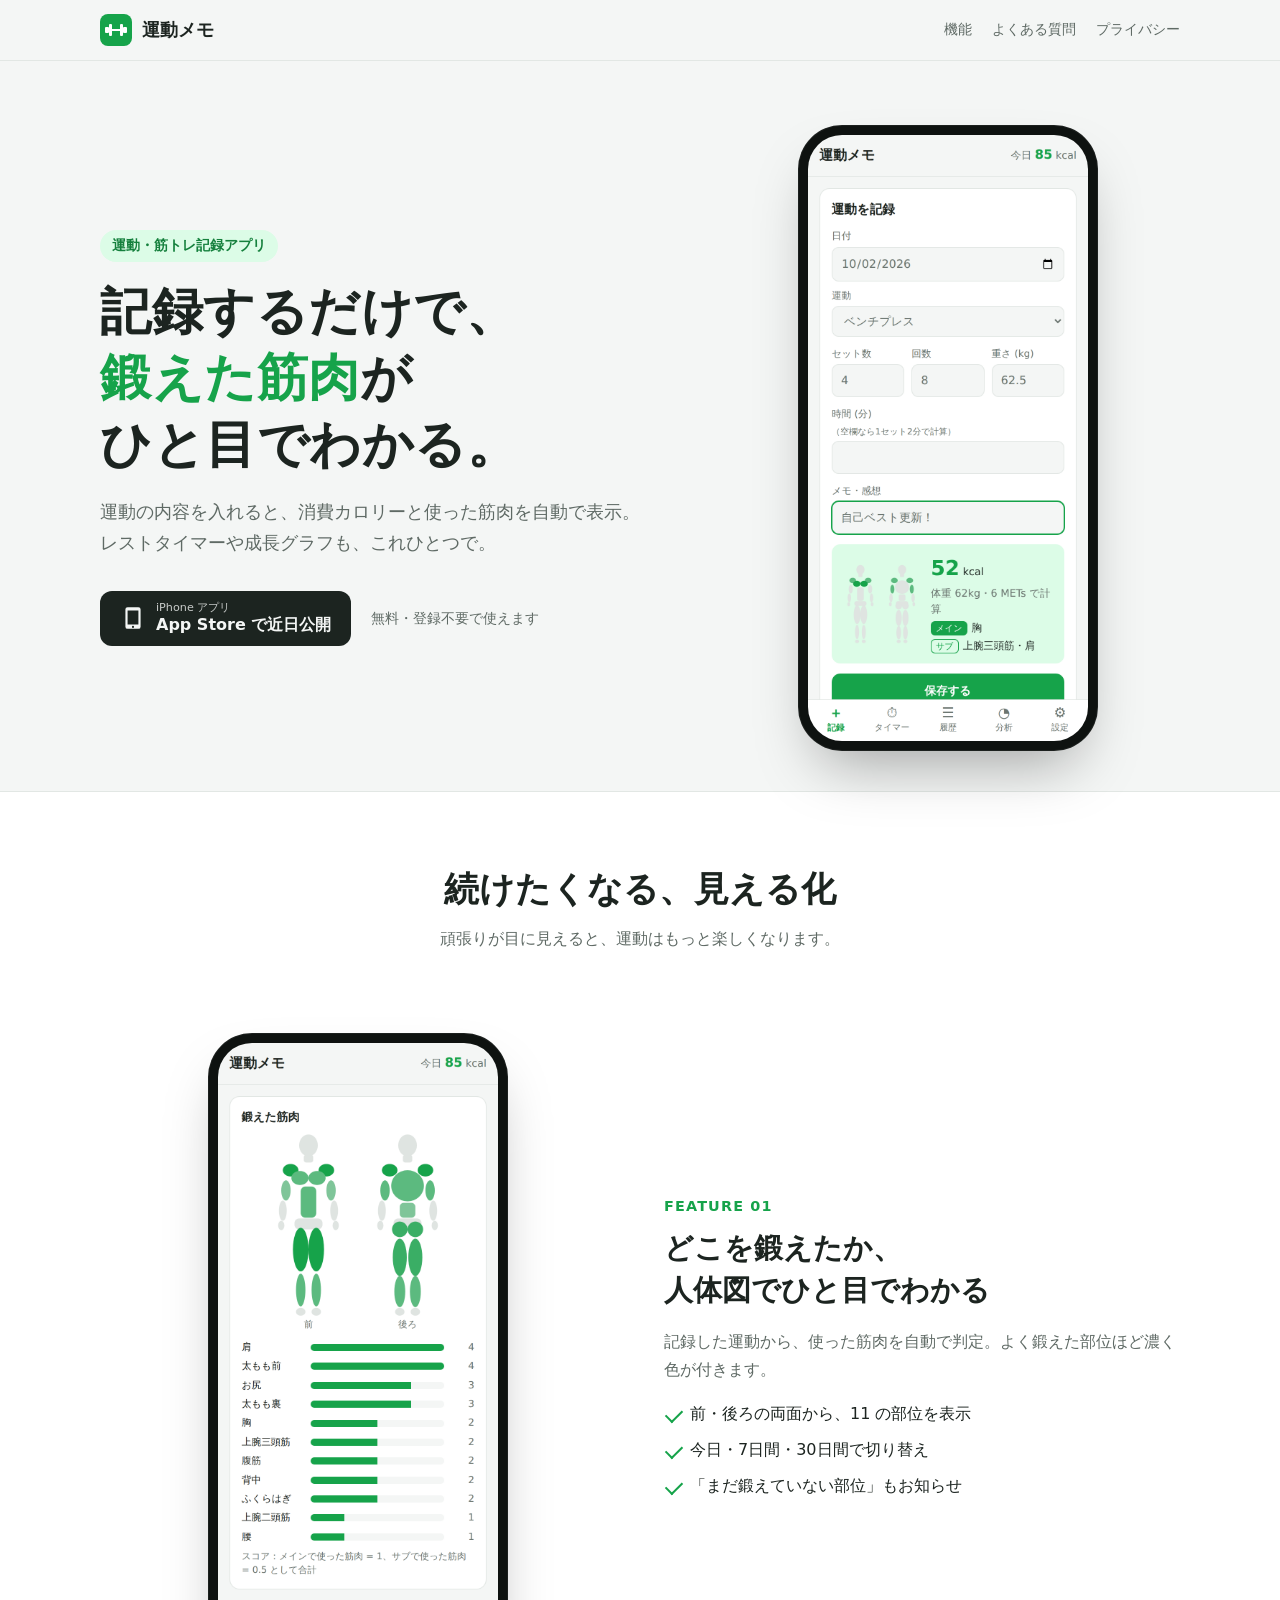
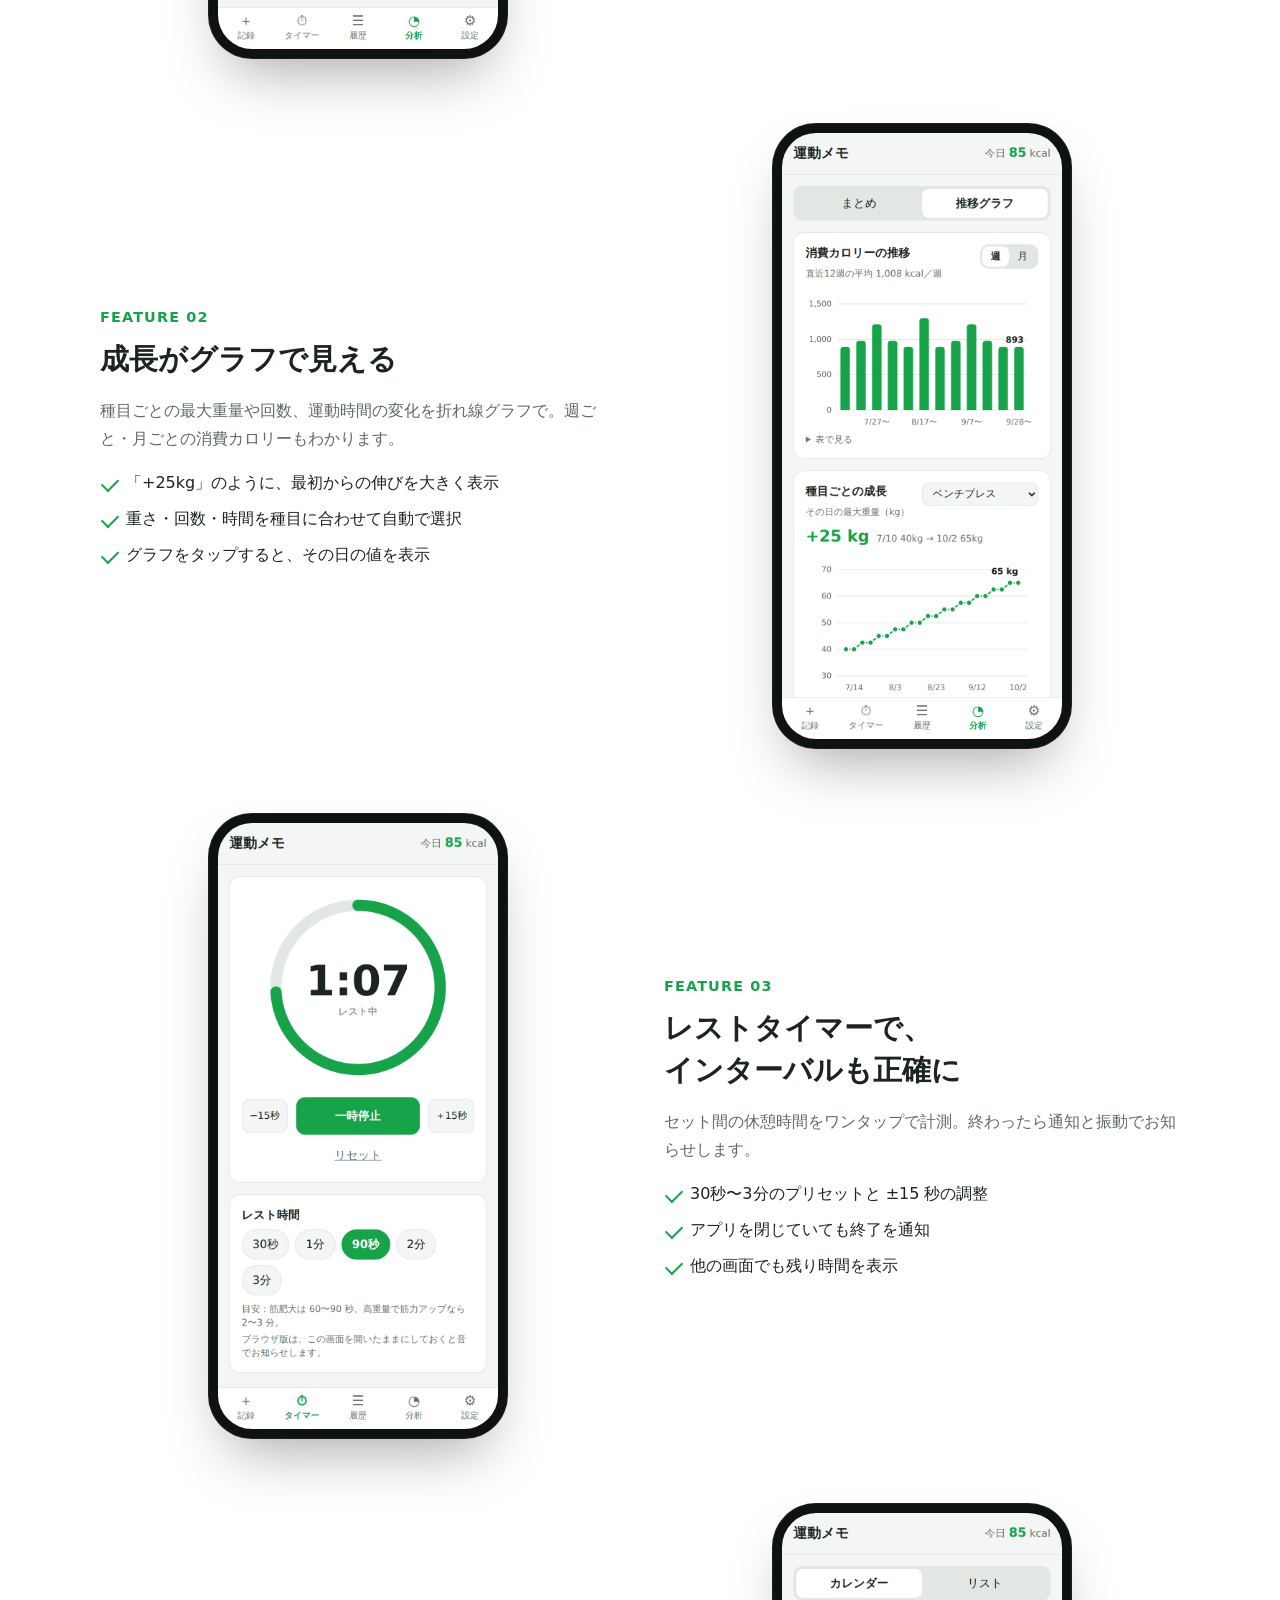
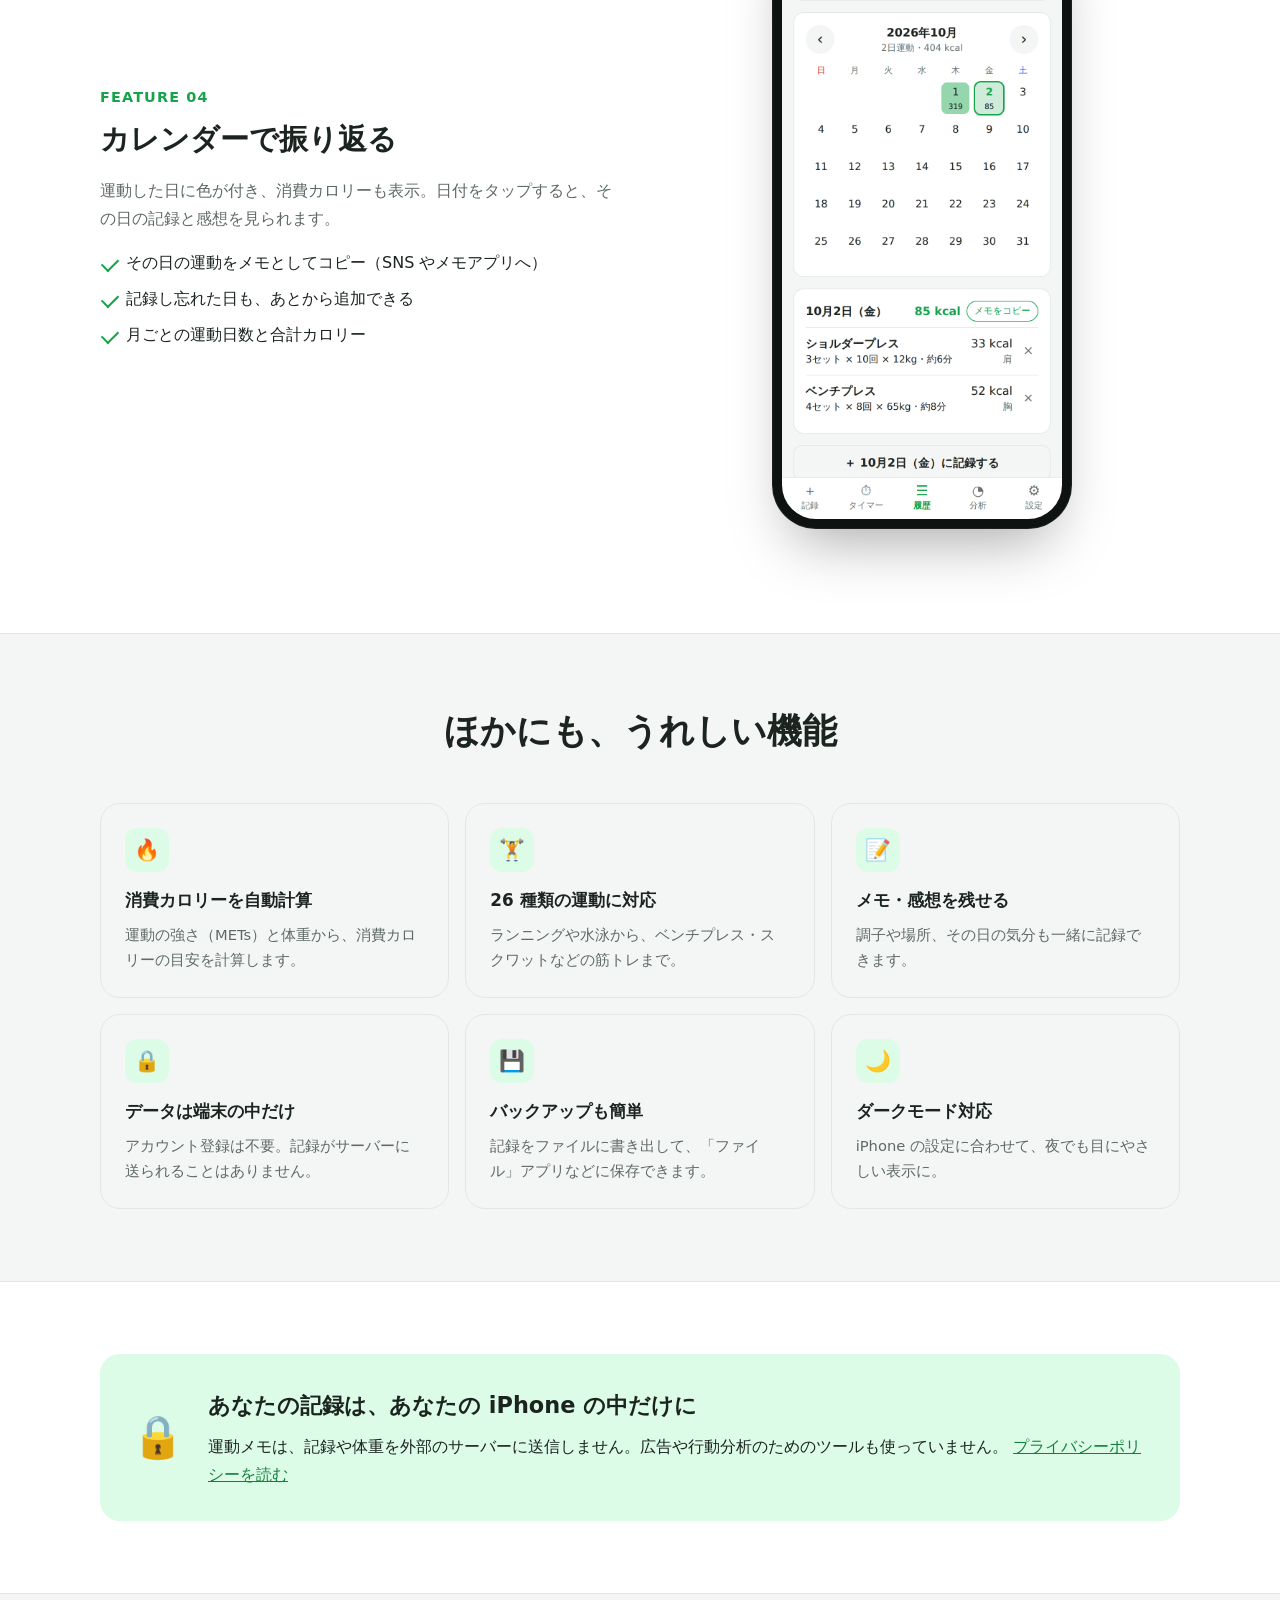
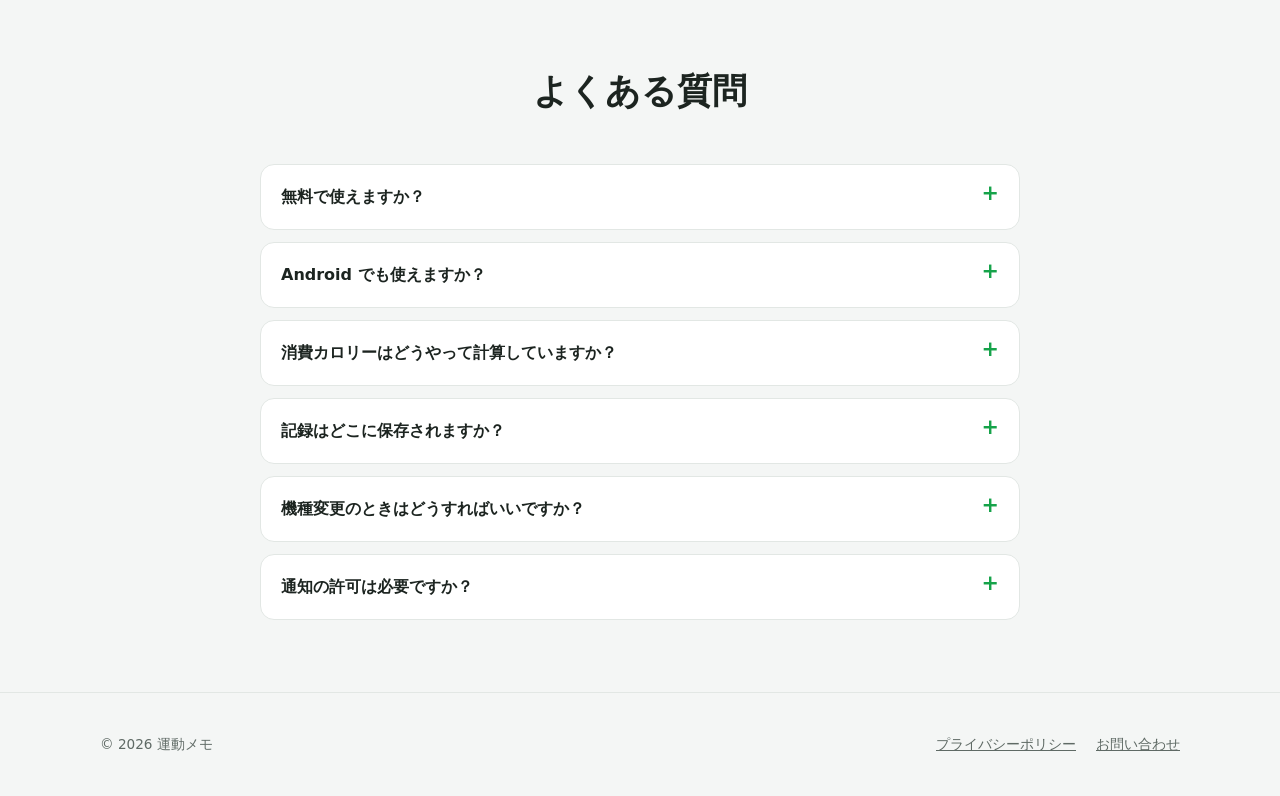
==== index.html @ 34476f00 "first commit" ====
<!doctype html>
<html lang="ja">
  <head>
    <meta charset="UTF-8" />
    <meta name="viewport" content="width=device-width, initial-scale=1" />
    <title>運動メモ｜鍛えた筋肉がひと目でわかる運動・筋トレ記録アプリ</title>
    <meta name="description" content="運動メモは、運動を記録すると消費カロリーと鍛えた筋肉がひと目でわかる、シンプルな運動・筋トレ記録アプリです。レストタイマー、成長グラフ、カレンダーも。データは端末の中だけに保存されます。" />
    <meta name="theme-color" content="#16a34a" />
    <link rel="icon" href="favicon.svg" type="image/svg+xml" />
    <link rel="apple-touch-icon" href="images/app-icon.png" />
    <meta property="og:title" content="運動メモ｜鍛えた筋肉がひと目でわかる運動・筋トレ記録アプリ" />
    <meta property="og:description" content="運動を記録すると、消費カロリーと鍛えた筋肉がひと目でわかる。レストタイマー・成長グラフ付きのシンプルな記録アプリ。" />
    <meta property="og:type" content="website" />
    <meta property="og:image" content="images/app-icon.png" />
    <link rel="stylesheet" href="style.css" />
  </head>
  <body>
    <header class="site-header">
      <div class="container">
        <a class="brand" href="./">
          <img src="favicon.svg" alt="" width="32" height="32" />
          運動メモ
        </a>
        <nav class="site-nav" aria-label="メインメニュー">
          <a href="#features">機能</a>
          <a class="optional" href="#faq">よくある質問</a>
          <a href="privacy.html">プライバシー</a>
        </nav>
      </div>
    </header>

    <main>
      <section class="hero">
        <div class="container">
          <div>
            <span class="eyebrow">運動・筋トレ記録アプリ</span>
            <h1>記録するだけで、<br /><em>鍛えた筋肉</em>が<br />ひと目でわかる。</h1>
            <p class="lead">
              運動の内容を入れると、消費カロリーと使った筋肉を自動で表示。<br />
              レストタイマーや成長グラフも、これひとつで。
            </p>
            <div class="cta">
              <span class="store-badge" aria-label="App Store で近日公開">
                <svg viewBox="0 0 24 24" aria-hidden="true"><path d="M7 2h10a2 2 0 0 1 2 2v16a2 2 0 0 1-2 2H7a2 2 0 0 1-2-2V4a2 2 0 0 1 2-2Zm0 3v13h10V5H7Zm5 14.2a1 1 0 1 0 0 2 1 1 0 0 0 0-2Z" /></svg>
                <span><small>iPhone アプリ</small>App Store で近日公開</span>
              </span>
              <span class="note">無料・登録不要で使えます</span>
            </div>
          </div>
          <div class="phone">
            <img src="images/record.png" alt="運動メモの記録画面。ベンチプレス4セット×8回×62.5kgを入力すると、消費カロリーと胸・腕・肩が色付きの人体図で表示される" width="390" height="844" />
          </div>
        </div>
      </section>

      <section id="features" class="alt">
        <div class="container">
          <div class="section-title">
            <h2>続けたくなる、見える化</h2>
            <p>頑張りが目に見えると、運動はもっと楽しくなります。</p>
          </div>

          <div class="feature">
            <div class="feature-text">
              <span class="feature-num">FEATURE 01</span>
              <h3>どこを鍛えたか、<br />人体図でひと目でわかる</h3>
              <p>記録した運動から、使った筋肉を自動で判定。よく鍛えた部位ほど濃く色が付きます。</p>
              <ul>
                <li>前・後ろの両面から、11 の部位を表示</li>
                <li>今日・7日間・30日間で切り替え</li>
                <li>「まだ鍛えていない部位」もお知らせ</li>
              </ul>
            </div>
            <div class="phone">
              <img src="images/muscles.png" alt="鍛えた筋肉の画面。人体図の肩と太ももが濃い緑で、部位ごとのランキングが棒グラフで並ぶ" width="390" height="844" loading="lazy" />
            </div>
          </div>

          <div class="feature">
            <div class="feature-text">
              <span class="feature-num">FEATURE 02</span>
              <h3>成長がグラフで見える</h3>
              <p>種目ごとの最大重量や回数、運動時間の変化を折れ線グラフで。週ごと・月ごとの消費カロリーもわかります。</p>
              <ul>
                <li>「+25kg」のように、最初からの伸びを大きく表示</li>
                <li>重さ・回数・時間を種目に合わせて自動で選択</li>
                <li>グラフをタップすると、その日の値を表示</li>
              </ul>
            </div>
            <div class="phone">
              <img src="images/progress.png" alt="推移グラフの画面。週ごとの消費カロリーの棒グラフと、ベンチプレスの最大重量が40kgから65kgへ伸びた折れ線グラフ" width="390" height="844" loading="lazy" />
            </div>
          </div>

          <div class="feature">
            <div class="feature-text">
              <span class="feature-num">FEATURE 03</span>
              <h3>レストタイマーで、<br />インターバルも正確に</h3>
              <p>セット間の休憩時間をワンタップで計測。終わったら通知と振動でお知らせします。</p>
              <ul>
                <li>30秒〜3分のプリセットと ±15 秒の調整</li>
                <li>アプリを閉じていても終了を通知</li>
                <li>他の画面でも残り時間を表示</li>
              </ul>
            </div>
            <div class="phone">
              <img src="images/timer.png" alt="レストタイマーの画面。円形のゲージに残り1分07秒と表示され、30秒から3分のプリセットが並ぶ" width="390" height="844" loading="lazy" />
            </div>
          </div>

          <div class="feature">
            <div class="feature-text">
              <span class="feature-num">FEATURE 04</span>
              <h3>カレンダーで振り返る</h3>
              <p>運動した日に色が付き、消費カロリーも表示。日付をタップすると、その日の記録と感想を見られます。</p>
              <ul>
                <li>その日の運動をメモとしてコピー（SNS やメモアプリへ）</li>
                <li>記録し忘れた日も、あとから追加できる</li>
                <li>月ごとの運動日数と合計カロリー</li>
              </ul>
            </div>
            <div class="phone">
              <img src="images/calendar.png" alt="カレンダーの画面。運動した日が緑色になり、日付の下に消費カロリーが表示される" width="390" height="844" loading="lazy" />
            </div>
          </div>
        </div>
      </section>

      <section>
        <div class="container">
          <div class="section-title">
            <h2>ほかにも、うれしい機能</h2>
          </div>
          <div class="grid">
            <div class="card">
              <div class="icon" aria-hidden="true">🔥</div>
              <h3>消費カロリーを自動計算</h3>
              <p>運動の強さ（METs）と体重から、消費カロリーの目安を計算します。</p>
            </div>
            <div class="card">
              <div class="icon" aria-hidden="true">🏋️</div>
              <h3>26 種類の運動に対応</h3>
              <p>ランニングや水泳から、ベンチプレス・スクワットなどの筋トレまで。</p>
            </div>
            <div class="card">
              <div class="icon" aria-hidden="true">📝</div>
              <h3>メモ・感想を残せる</h3>
              <p>調子や場所、その日の気分も一緒に記録できます。</p>
            </div>
            <div class="card">
              <div class="icon" aria-hidden="true">🔒</div>
              <h3>データは端末の中だけ</h3>
              <p>アカウント登録は不要。記録がサーバーに送られることはありません。</p>
            </div>
            <div class="card">
              <div class="icon" aria-hidden="true">💾</div>
              <h3>バックアップも簡単</h3>
              <p>記録をファイルに書き出して、「ファイル」アプリなどに保存できます。</p>
            </div>
            <div class="card">
              <div class="icon" aria-hidden="true">🌙</div>
              <h3>ダークモード対応</h3>
              <p>iPhone の設定に合わせて、夜でも目にやさしい表示に。</p>
            </div>
          </div>
        </div>
      </section>

      <section class="alt">
        <div class="container">
          <div class="privacy-box">
            <div class="icon" aria-hidden="true">🔒</div>
            <div>
              <h2>あなたの記録は、あなたの iPhone の中だけに</h2>
              <p>
                運動メモは、記録や体重を外部のサーバーに送信しません。広告や行動分析のためのツールも使っていません。
                <a href="privacy.html">プライバシーポリシーを読む</a>
              </p>
            </div>
          </div>
        </div>
      </section>

      <section id="faq">
        <div class="container">
          <div class="section-title">
            <h2>よくある質問</h2>
          </div>
          <div class="faq">
            <details>
              <summary>無料で使えますか？</summary>
              <p>はい、無料で使えます。アカウント登録も必要ありません。</p>
            </details>
            <details>
              <summary>Android でも使えますか？</summary>
              <p>現在は iPhone 版のみです。</p>
            </details>
            <details>
              <summary>消費カロリーはどうやって計算していますか？</summary>
              <p>
                「METs（運動の強さ）× 体重(kg) × 運動時間(時間) × 1.05」という、厚生労働省の運動指針などで使われている簡易式で計算しています。
                体格や運動の強さによって実際の値とは異なるため、目安としてご利用ください。
              </p>
            </details>
            <details>
              <summary>記録はどこに保存されますか？</summary>
              <p>お使いの iPhone の中に保存されます。アプリを削除すると記録も消えるため、ときどき「設定 → 書き出し」でバックアップを取っておくと安心です。</p>
            </details>
            <details>
              <summary>機種変更のときはどうすればいいですか？</summary>
              <p>古い iPhone で「設定 → 書き出し」をしてファイルを保存し、新しい iPhone で「設定 → 読み込み」からそのファイルを選ぶと、記録を引き継げます。</p>
            </details>
            <details>
              <summary>通知の許可は必要ですか？</summary>
              <p>レストタイマーの終了を、アプリを閉じているときにもお知らせするために使います。許可しなくても、タイマーや記録などの機能は使えます。</p>
            </details>
          </div>
        </div>
      </section>
    </main>

    <footer class="site-footer">
      <div class="container">
        <span>© 2026 運動メモ</span>
        <nav aria-label="フッターメニュー">
          <a href="privacy.html">プライバシーポリシー</a>
          <a href="https://github.com/tomoka/claude_app_site/issues">お問い合わせ</a>
        </nav>
      </div>
    </footer>
  </body>
</html>
---- style.css ----
:root {
  --bg: #f4f6f5;
  --surface: #ffffff;
  --text: #1c2420;
  --muted: #5f6a65;
  --border: #e2e7e4;
  --accent: #16a34a;
  --accent-strong: #15803d;
  --accent-soft: #dcfce7;
  --radius: 20px;
  --max: 1080px;
  color-scheme: light;
}

@media (prefers-color-scheme: dark) {
  :root {
    --bg: #111513;
    --surface: #1b211e;
    --text: #e8ede9;
    --muted: #a3ada8;
    --border: #2c3430;
    --accent: #22c55e;
    --accent-strong: #4ade80;
    --accent-soft: #14361f;
    color-scheme: dark;
  }
}

* {
  box-sizing: border-box;
}

html {
  scroll-behavior: smooth;
}

body {
  margin: 0;
  background: var(--bg);
  color: var(--text);
  font-family: system-ui, -apple-system, 'Hiragino Sans', 'Hiragino Kaku Gothic ProN', 'Noto Sans JP', sans-serif;
  line-height: 1.75;
  -webkit-text-size-adjust: 100%;
}

img {
  max-width: 100%;
  display: block;
}

a {
  color: var(--accent-strong);
}

h1,
h2,
h3,
p {
  margin: 0;
}

.container {
  width: min(var(--max), 100% - 32px);
  margin-inline: auto;
}

/* ---------- header ---------- */
.site-header {
  position: sticky;
  top: 0;
  z-index: 10;
  background: color-mix(in srgb, var(--bg) 88%, transparent);
  backdrop-filter: blur(10px);
  -webkit-backdrop-filter: blur(10px);
  border-bottom: 1px solid var(--border);
}

.site-header .container {
  display: flex;
  align-items: center;
  justify-content: space-between;
  height: 60px;
  gap: 16px;
}

.brand {
  display: flex;
  align-items: center;
  gap: 10px;
  color: var(--text);
  font-weight: 700;
  font-size: 1.1rem;
  text-decoration: none;
}

.brand img {
  width: 32px;
  height: 32px;
}

.site-nav {
  display: flex;
  gap: 20px;
  font-size: 0.9rem;
}

.site-nav a {
  color: var(--muted);
  text-decoration: none;
}

.site-nav a:hover {
  color: var(--text);
}

@media (max-width: 560px) {
  .site-nav .optional {
    display: none;
  }
}

/* ---------- hero ---------- */
.hero {
  padding: 64px 0 40px;
}

.hero .container {
  display: grid;
  grid-template-columns: 1.1fr 0.9fr;
  align-items: center;
  gap: 48px;
}

.eyebrow {
  display: inline-block;
  margin-bottom: 16px;
  padding: 4px 12px;
  border-radius: 999px;
  background: var(--accent-soft);
  color: var(--accent-strong);
  font-size: 0.85rem;
  font-weight: 600;
}

.hero h1 {
  font-size: clamp(2rem, 5vw, 3.2rem);
  line-height: 1.3;
  letter-spacing: 0.01em;
}

.hero h1 em {
  font-style: normal;
  color: var(--accent);
}

.hero .lead {
  margin-top: 20px;
  font-size: 1.1rem;
  color: var(--muted);
}

.cta {
  display: flex;
  flex-wrap: wrap;
  align-items: center;
  gap: 12px 20px;
  margin-top: 32px;
}

.store-badge {
  display: inline-flex;
  align-items: center;
  gap: 10px;
  padding: 10px 20px;
  border-radius: 12px;
  background: var(--text);
  color: var(--bg);
  font-weight: 600;
  line-height: 1.3;
}

.store-badge small {
  display: block;
  font-size: 0.7rem;
  font-weight: 400;
  opacity: 0.8;
}

.store-badge svg {
  width: 26px;
  height: 26px;
  fill: currentColor;
}

.cta .note {
  font-size: 0.85rem;
  color: var(--muted);
}

/* ---------- phone mockup ---------- */
.phone {
  width: min(300px, 100%);
  margin-inline: auto;
  padding: 10px;
  border-radius: 44px;
  background: #0e1210;
  box-shadow: 0 30px 60px -20px rgb(0 0 0 / 0.35), 0 0 0 1px rgb(255 255 255 / 0.06) inset;
}

.phone img {
  width: 100%;
  height: auto;
  border-radius: 34px;
  aspect-ratio: 390 / 844;
  object-fit: cover;
  object-position: top;
}

/* ---------- sections ---------- */
section {
  padding: 72px 0;
}

.section-title {
  text-align: center;
  margin-bottom: 48px;
}

.section-title h2 {
  font-size: clamp(1.6rem, 3.5vw, 2.2rem);
  line-height: 1.4;
}

.section-title p {
  margin-top: 12px;
  color: var(--muted);
}

.feature {
  display: grid;
  grid-template-columns: 1fr 1fr;
  align-items: center;
  gap: 48px;
  padding: 32px 0;
}

.feature:nth-child(even) .feature-text {
  order: 2;
}

.feature-num {
  color: var(--accent);
  font-weight: 700;
  font-size: 0.9rem;
  letter-spacing: 0.08em;
}

.feature h3 {
  margin: 8px 0 16px;
  font-size: clamp(1.4rem, 3vw, 1.8rem);
  line-height: 1.45;
}

.feature p {
  color: var(--muted);
}

.feature ul {
  margin: 16px 0 0;
  padding: 0;
  list-style: none;
  display: grid;
  gap: 8px;
}

.feature li {
  position: relative;
  padding-left: 26px;
}

.feature li::before {
  content: '';
  position: absolute;
  left: 2px;
  top: 0.55em;
  width: 14px;
  height: 8px;
  border-left: 2.5px solid var(--accent);
  border-bottom: 2.5px solid var(--accent);
  transform: rotate(-45deg);
}

.alt {
  background: var(--surface);
  border-block: 1px solid var(--border);
}

.grid {
  display: grid;
  grid-template-columns: repeat(3, 1fr);
  gap: 16px;
}

.card {
  padding: 24px;
  border: 1px solid var(--border);
  border-radius: var(--radius);
  background: var(--bg);
}

.card .icon {
  display: grid;
  place-items: center;
  width: 44px;
  height: 44px;
  margin-bottom: 14px;
  border-radius: 12px;
  background: var(--accent-soft);
  font-size: 1.3rem;
}

.card h3 {
  font-size: 1.05rem;
  margin-bottom: 6px;
}

.card p {
  font-size: 0.92rem;
  color: var(--muted);
}

/* ---------- privacy banner ---------- */
.privacy-box {
  display: grid;
  grid-template-columns: auto 1fr;
  gap: 24px;
  align-items: center;
  padding: 32px;
  border-radius: var(--radius);
  background: var(--accent-soft);
}

.privacy-box .icon {
  font-size: 2.6rem;
}

.privacy-box h2 {
  font-size: 1.4rem;
  margin-bottom: 8px;
}

/* ---------- faq ---------- */
.faq {
  max-width: 760px;
  margin-inline: auto;
  display: grid;
  gap: 12px;
}

.faq details {
  border: 1px solid var(--border);
  border-radius: 14px;
  background: var(--surface);
}

.faq summary {
  padding: 18px 20px;
  font-weight: 600;
  cursor: pointer;
  list-style: none;
  display: flex;
  justify-content: space-between;
  gap: 16px;
}

.faq summary::-webkit-details-marker {
  display: none;
}

.faq summary::after {
  content: '+';
  color: var(--accent);
  font-size: 1.3rem;
  line-height: 1;
}

.faq details[open] summary::after {
  content: '−';
}

.faq details p {
  padding: 0 20px 18px;
  color: var(--muted);
}

/* ---------- footer ---------- */
.site-footer {
  padding: 40px 0;
  border-top: 1px solid var(--border);
  font-size: 0.85rem;
  color: var(--muted);
}

.site-footer .container {
  display: flex;
  flex-wrap: wrap;
  justify-content: space-between;
  gap: 12px 24px;
}

.site-footer nav {
  display: flex;
  flex-wrap: wrap;
  gap: 8px 20px;
}

.site-footer a {
  color: var(--muted);
}

/* ---------- document page (privacy) ---------- */
.doc {
  max-width: 760px;
  margin-inline: auto;
  padding: 56px 0 80px;
}

.doc h1 {
  font-size: clamp(1.6rem, 4vw, 2.2rem);
  line-height: 1.4;
}

.doc .updated {
  margin-top: 8px;
  color: var(--muted);
  font-size: 0.9rem;
}

.doc .summary {
  margin: 32px 0;
  padding: 20px 24px;
  border-radius: 14px;
  background: var(--accent-soft);
}

.doc h2 {
  margin: 40px 0 12px;
  font-size: 1.2rem;
  padding-bottom: 8px;
  border-bottom: 1px solid var(--border);
}

.doc p + p,
.doc p + ul,
.doc ul + p {
  margin-top: 12px;
}

.doc ul {
  padding-left: 1.4em;
}

.doc li + li {
  margin-top: 6px;
}

/* ---------- responsive ---------- */
@media (max-width: 860px) {
  .hero {
    padding-top: 40px;
  }

  .hero .container,
  .feature {
    grid-template-columns: 1fr;
    gap: 32px;
  }

  .hero .container {
    text-align: center;
  }

  .cta {
    justify-content: center;
  }

  .feature:nth-child(even) .feature-text {
    order: 0;
  }

  .grid {
    grid-template-columns: 1fr 1fr;
  }

  section {
    padding: 56px 0;
  }
}

@media (max-width: 560px) {
  .grid {
    grid-template-columns: 1fr;
  }

  .privacy-box {
    grid-template-columns: 1fr;
    text-align: center;
    padding: 24px;
  }

  .phone {
    width: min(260px, 100%);
  }
}
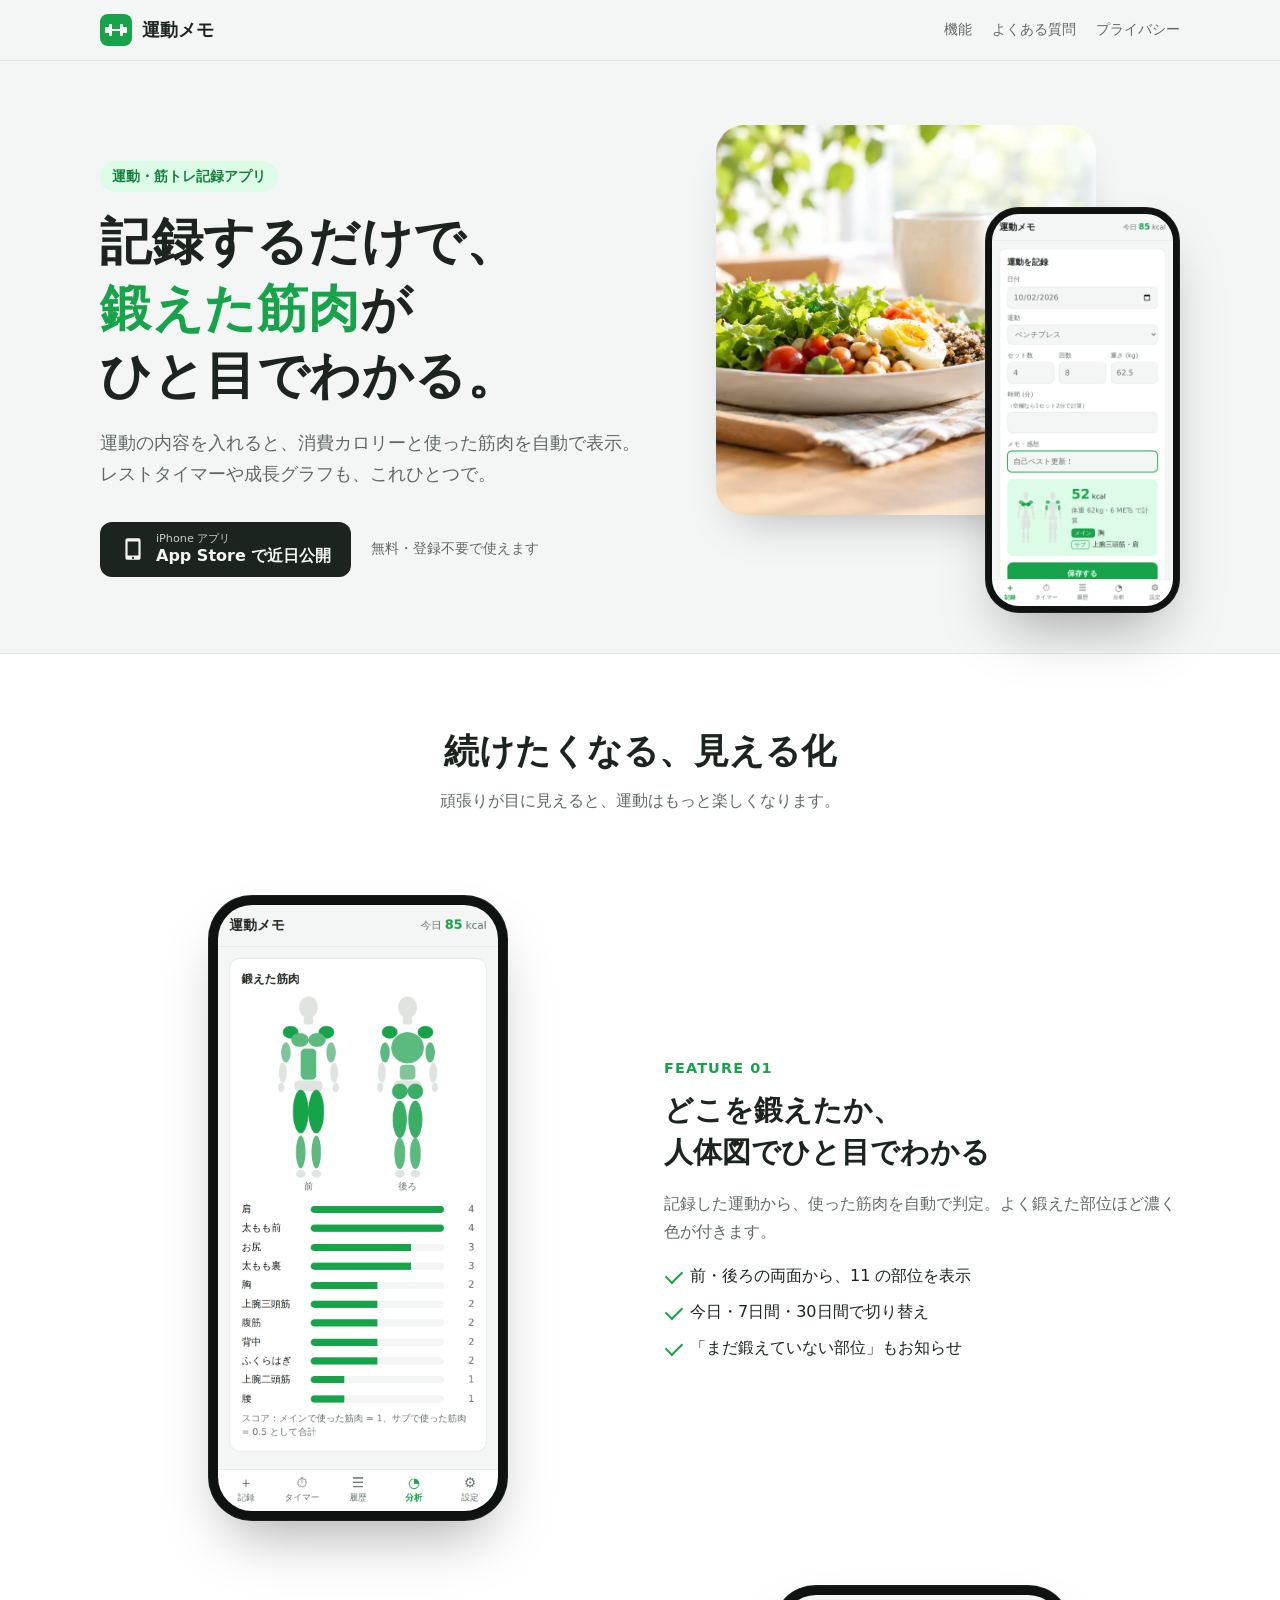
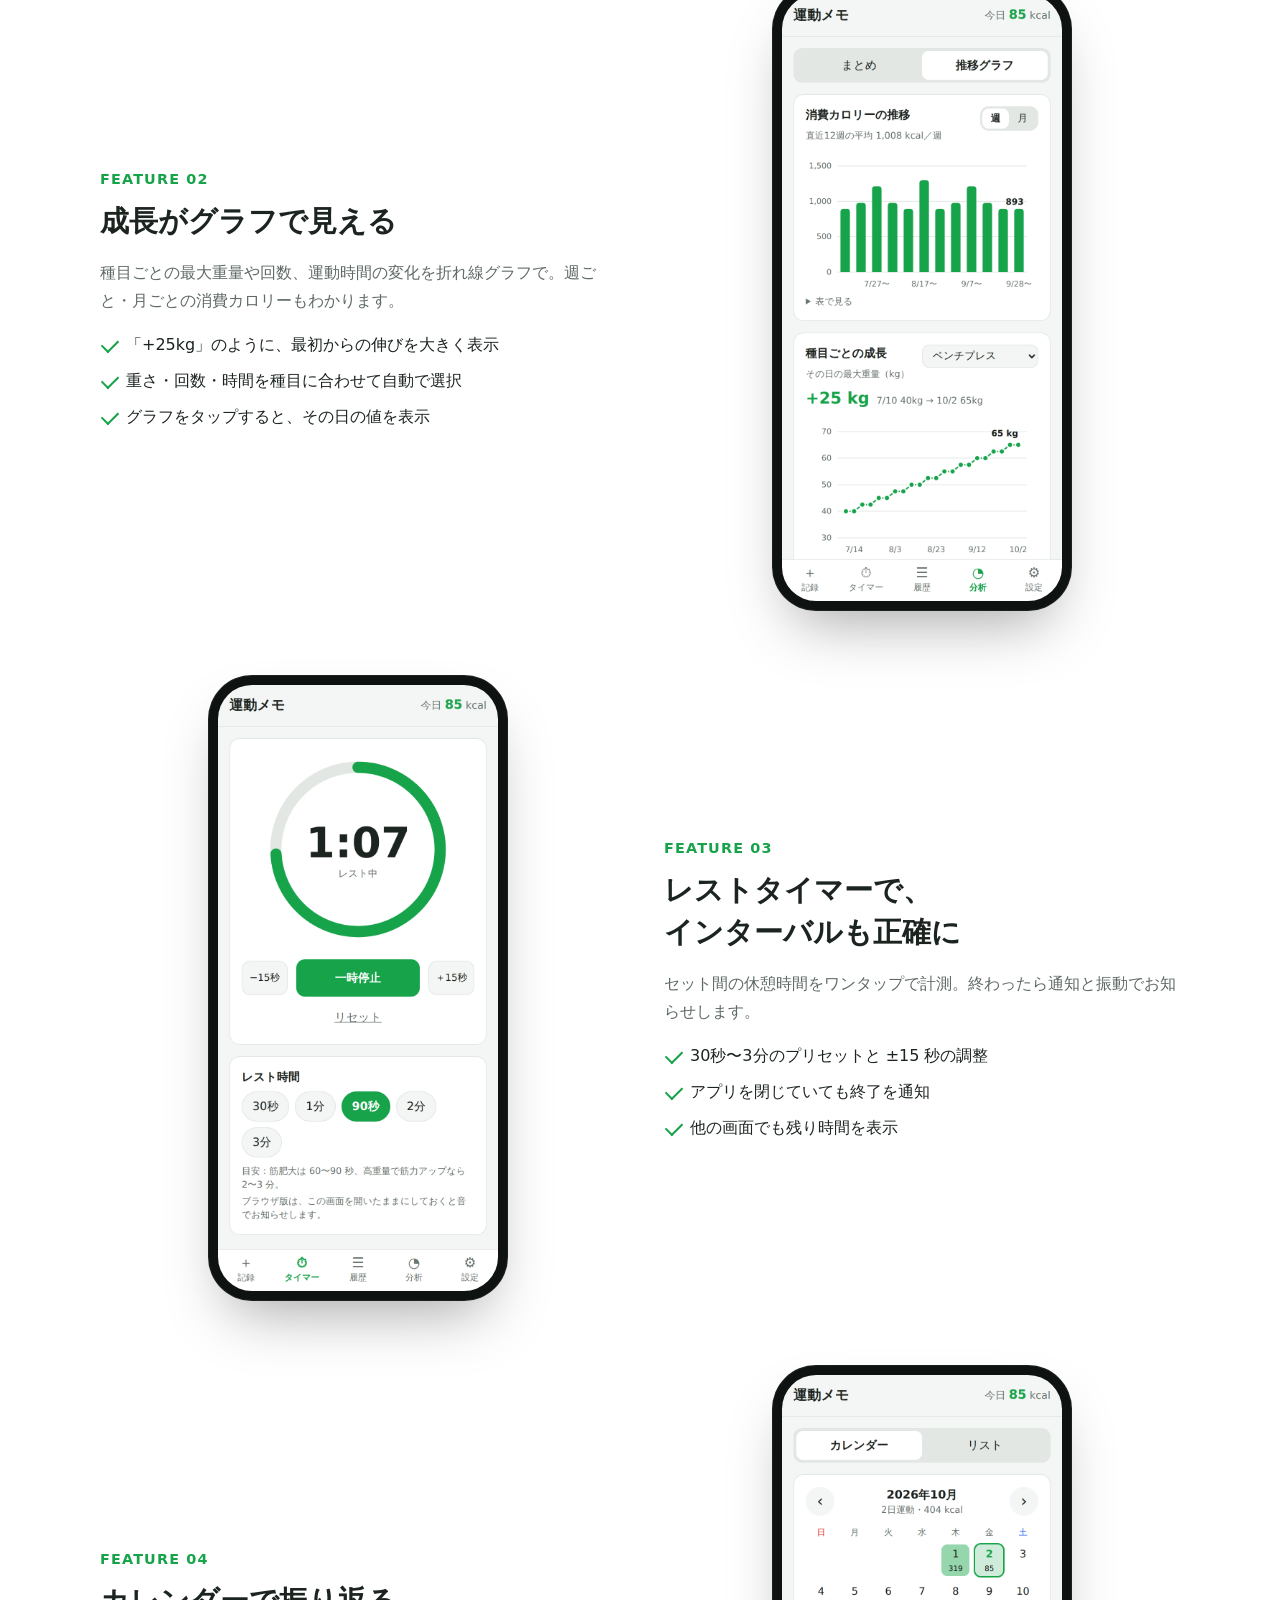
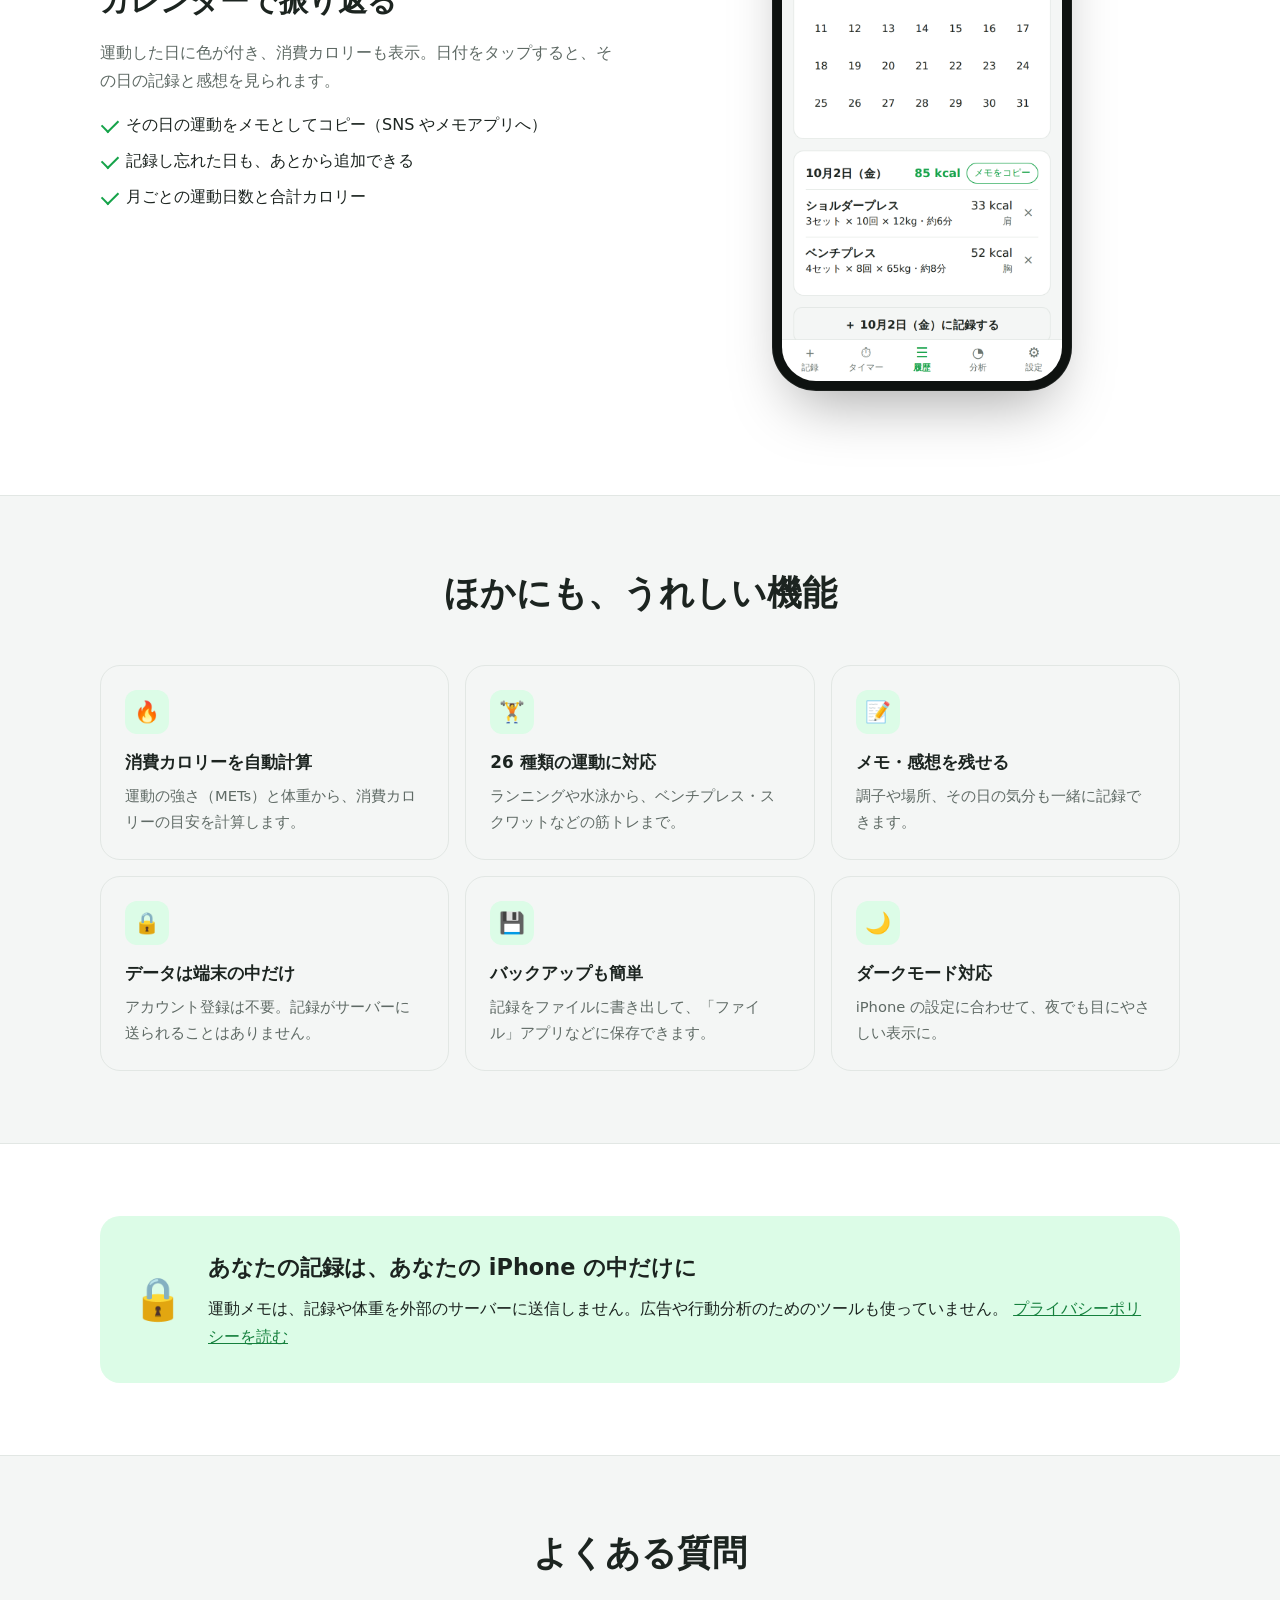
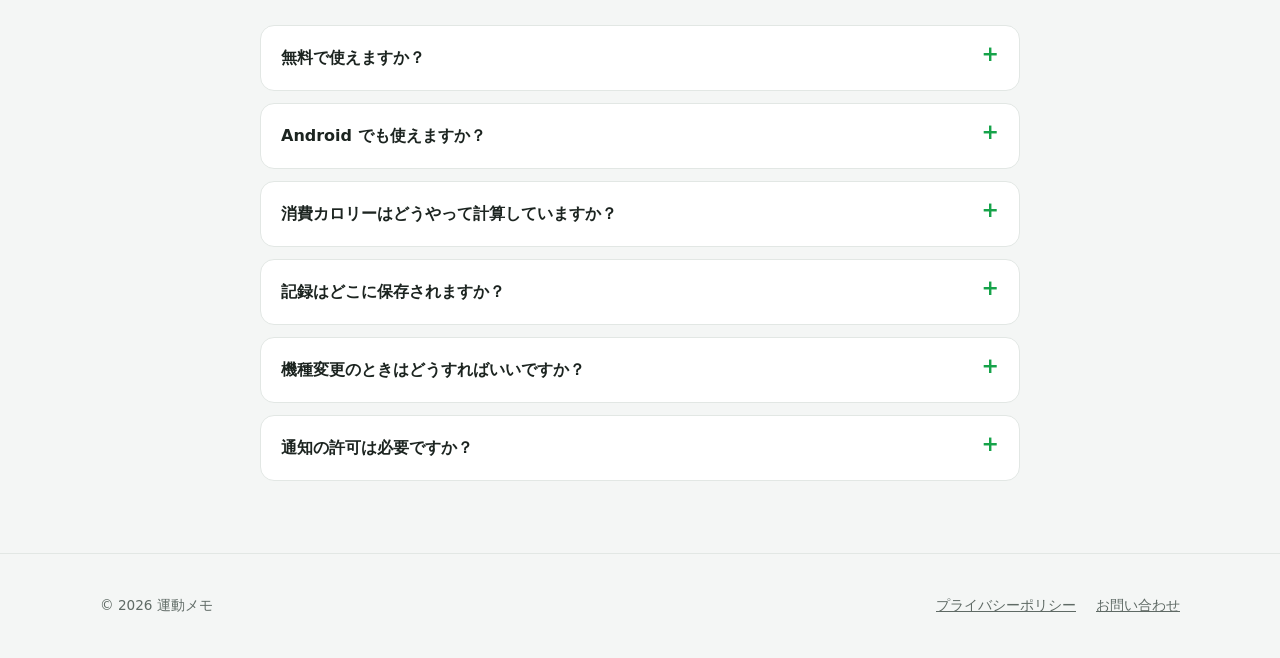
==== commit b7909086: "トップに食卓の写真と実際のアプリ画面を組み合わせたメインビジュアルを追加 - main_image.png から食卓部分を切り出し、軽量化した hero-photo.jpg / .webp を作成  " ====
--- a/index.html
+++ b/index.html
@@ -11,7 +11,7 @@
     <meta property="og:title" content="運動メモ｜鍛えた筋肉がひと目でわかる運動・筋トレ記録アプリ" />
     <meta property="og:description" content="運動を記録すると、消費カロリーと鍛えた筋肉がひと目でわかる。レストタイマー・成長グラフ付きのシンプルな記録アプリ。" />
     <meta property="og:type" content="website" />
-    <meta property="og:image" content="images/app-icon.png" />
+    <meta property="og:image" content="https://tomoka.github.io/claude_app_site/images/hero-photo.jpg" />
     <link rel="stylesheet" href="style.css" />
   </head>
   <body>
@@ -47,8 +47,14 @@
               <span class="note">無料・登録不要で使えます</span>
             </div>
           </div>
-          <div class="phone">
-            <img src="images/record.png" alt="運動メモの記録画面。ベンチプレス4セット×8回×62.5kgを入力すると、消費カロリーと胸・腕・肩が色付きの人体図で表示される" width="390" height="844" />
+          <div class="hero-visual">
+            <picture class="hero-photo">
+              <source srcset="images/hero-photo.webp" type="image/webp" />
+              <img src="images/hero-photo.jpg" alt="" width="1100" height="1053" fetchpriority="high" />
+            </picture>
+            <div class="phone phone-overlay">
+              <img src="images/record.png" alt="運動メモの記録画面。ベンチプレス4セット×8回×62.5kgを入力すると、消費カロリーと胸・腕・肩が色付きの人体図で表示される" width="390" height="844" />
+            </div>
           </div>
         </div>
       </section>
--- a/style.css
+++ b/style.css
@@ -216,6 +216,40 @@
   object-position: top;
 }
 
+/* ---------- hero visual (photo + real app screen) ---------- */
+.hero-visual {
+  position: relative;
+  width: min(500px, 100%);
+  aspect-ratio: 1 / 1.05;
+  margin-inline: auto;
+}
+
+.hero-photo img {
+  position: absolute;
+  left: 0;
+  top: 0;
+  width: 82%;
+  height: 80%;
+  object-fit: cover;
+  object-position: 40% 60%;
+  border-radius: 28px;
+  box-shadow: 0 24px 48px -24px rgb(0 0 0 / 0.3);
+}
+
+.phone.phone-overlay {
+  position: absolute;
+  right: 0;
+  bottom: 0;
+  width: 42%;
+  margin: 0;
+  padding: 7px;
+  border-radius: 34px;
+}
+
+.phone.phone-overlay img {
+  border-radius: 27px;
+}
+
 /* ---------- sections ---------- */
 section {
   padding: 72px 0;
@@ -511,4 +545,13 @@
   .phone {
     width: min(260px, 100%);
   }
-}
+
+  .phone.phone-overlay {
+    padding: 5px;
+    border-radius: 26px;
+  }
+
+  .phone.phone-overlay img {
+    border-radius: 21px;
+  }
+}
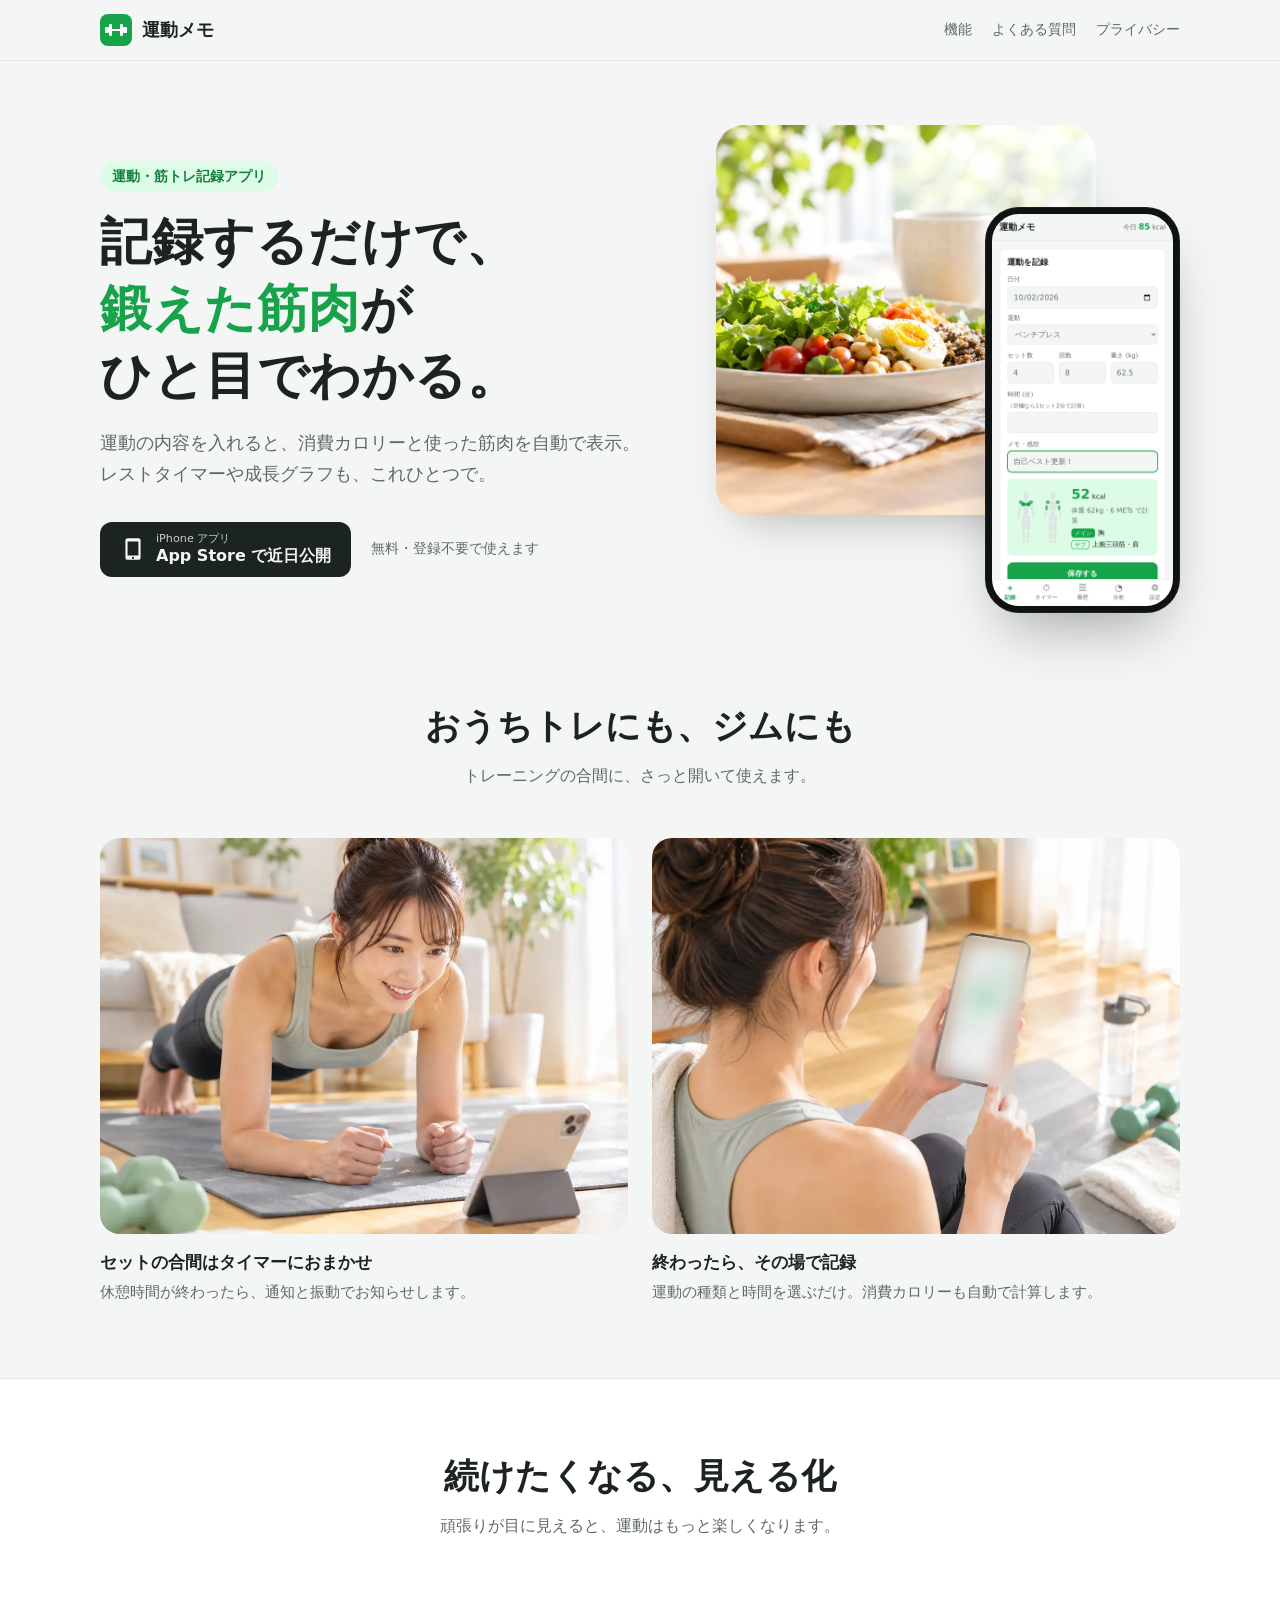
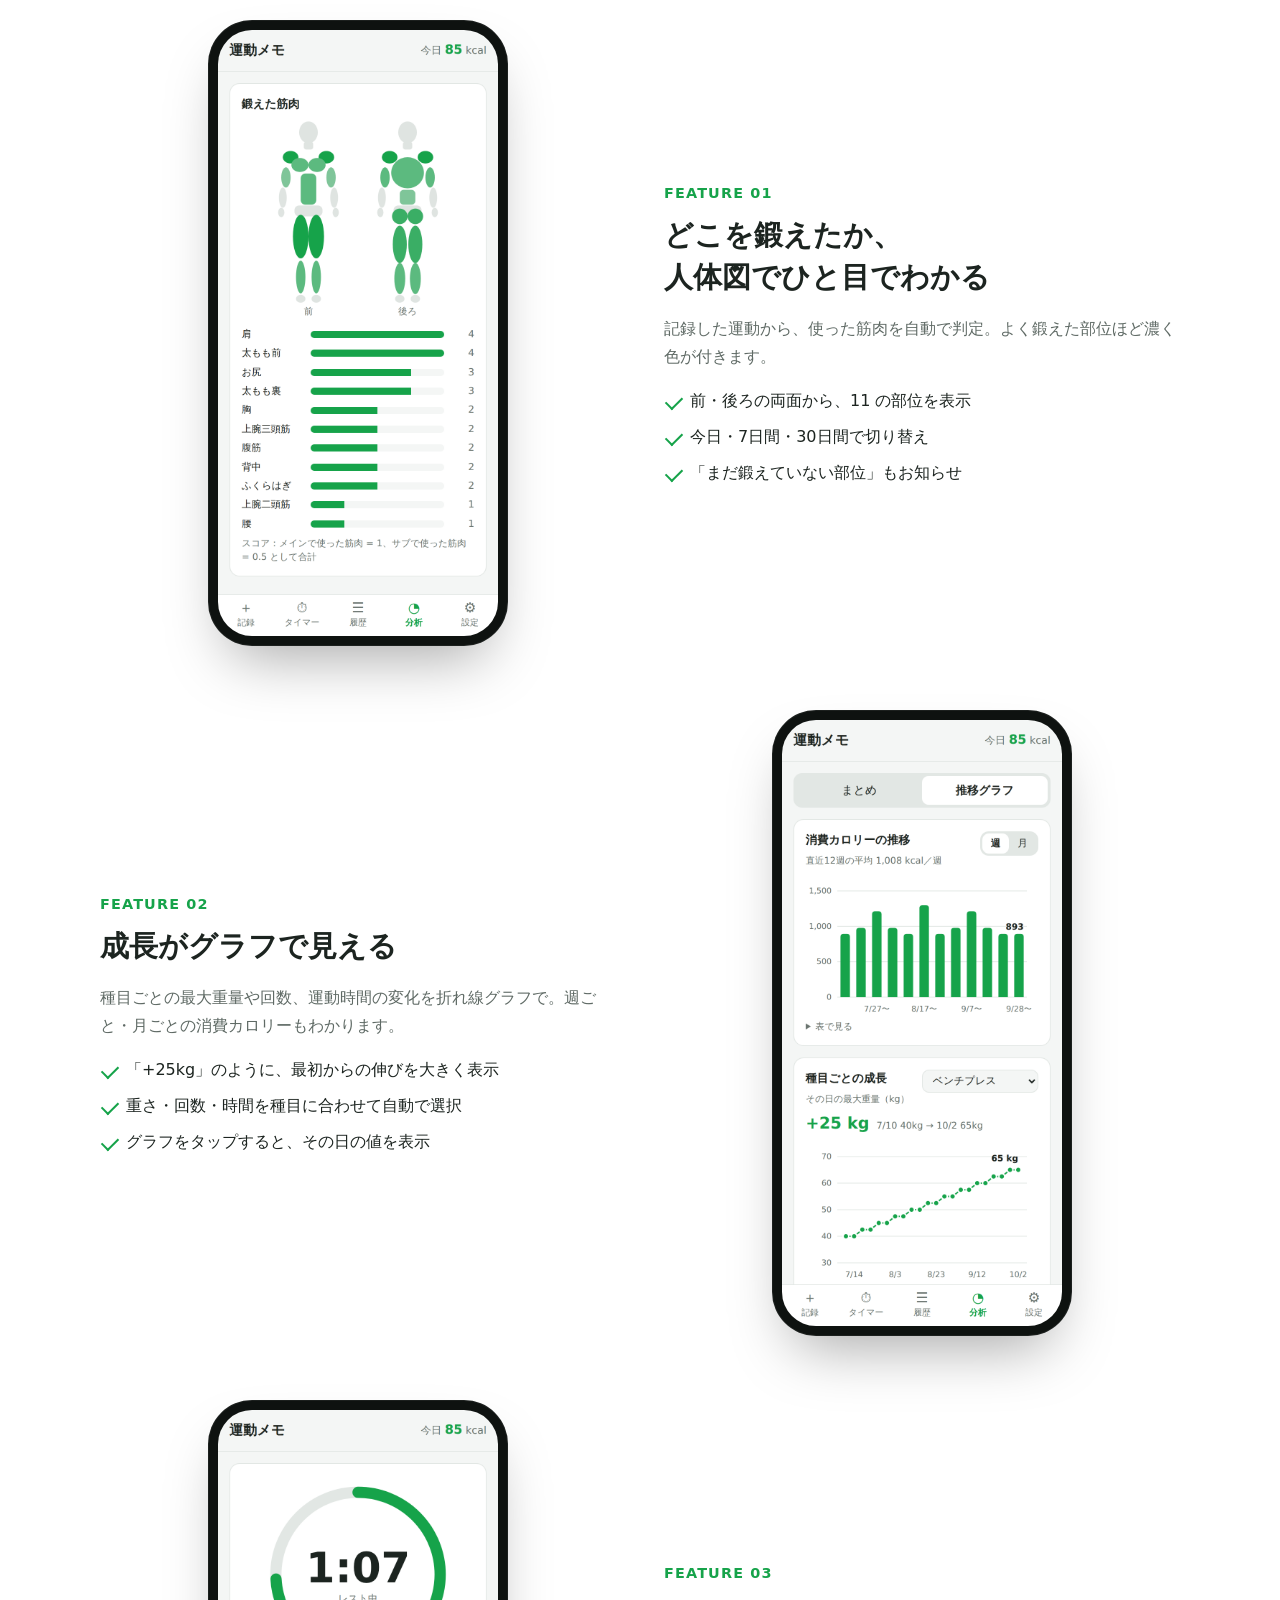
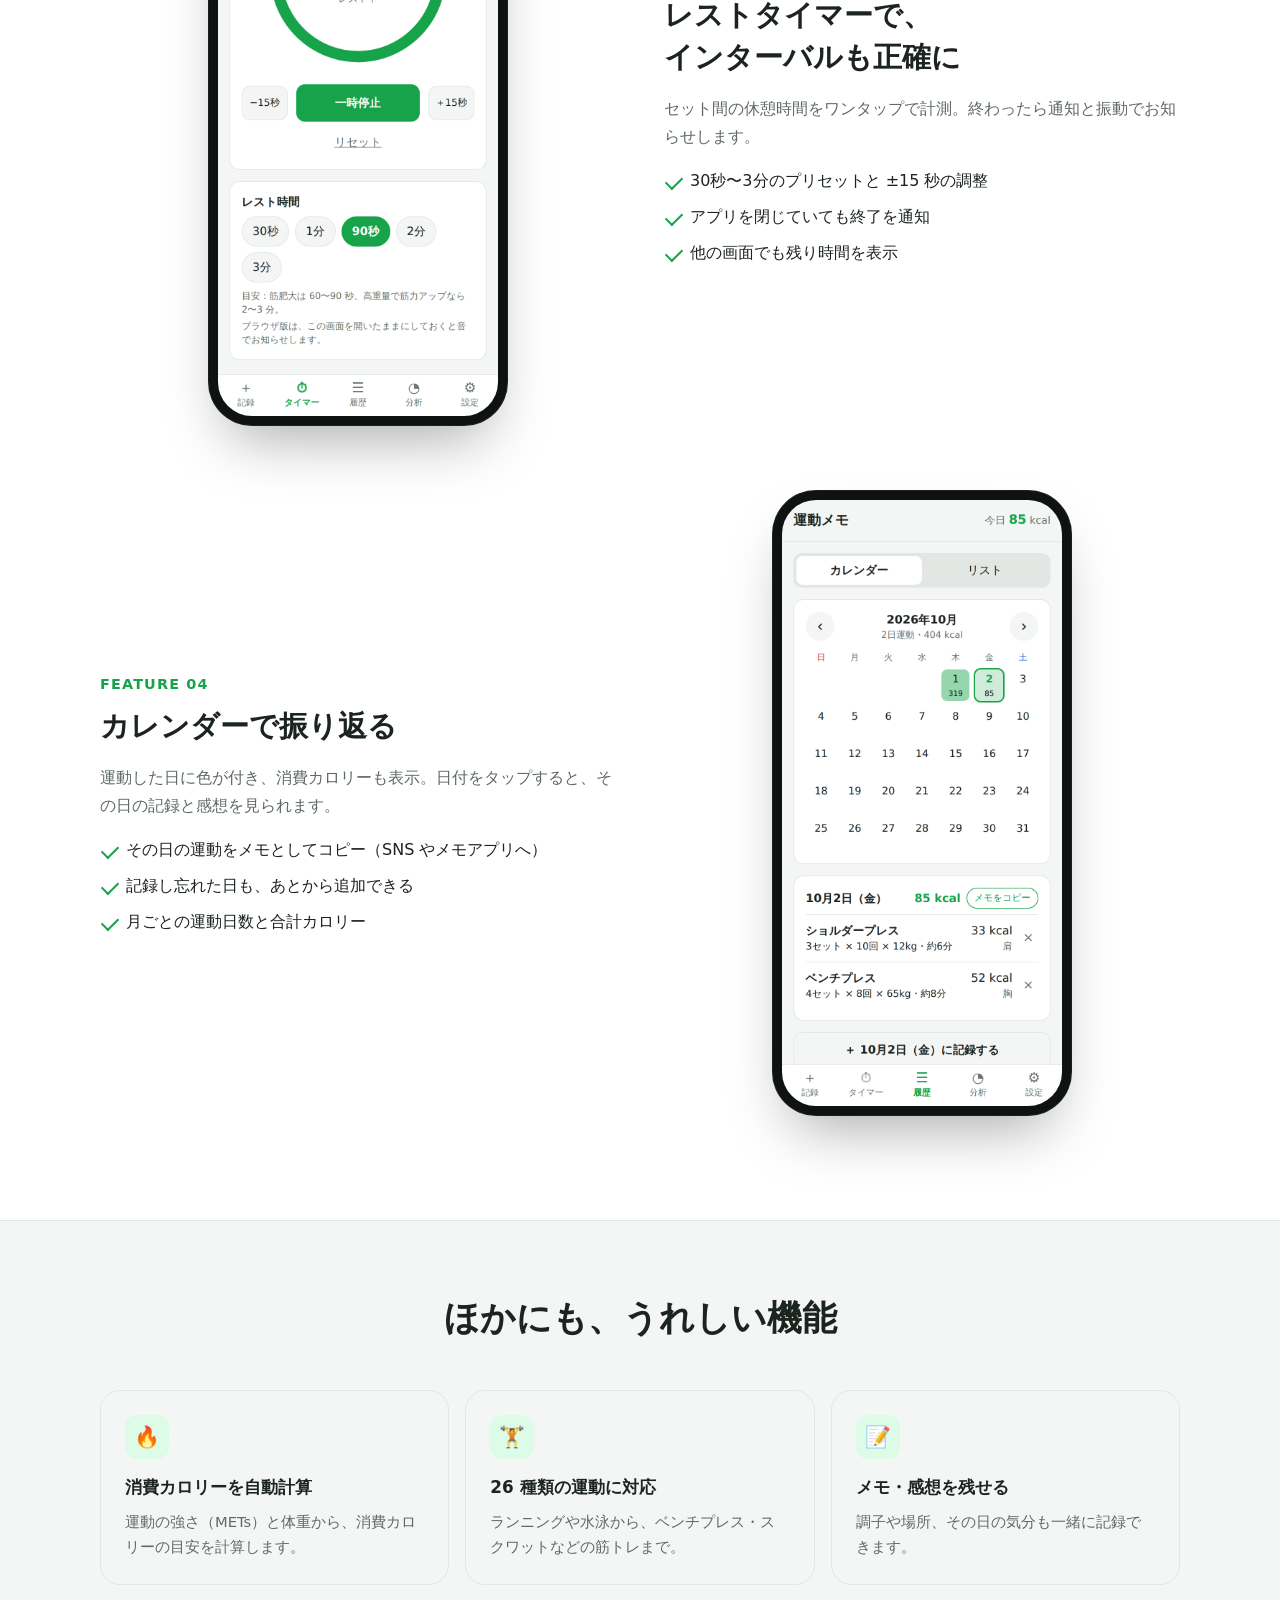
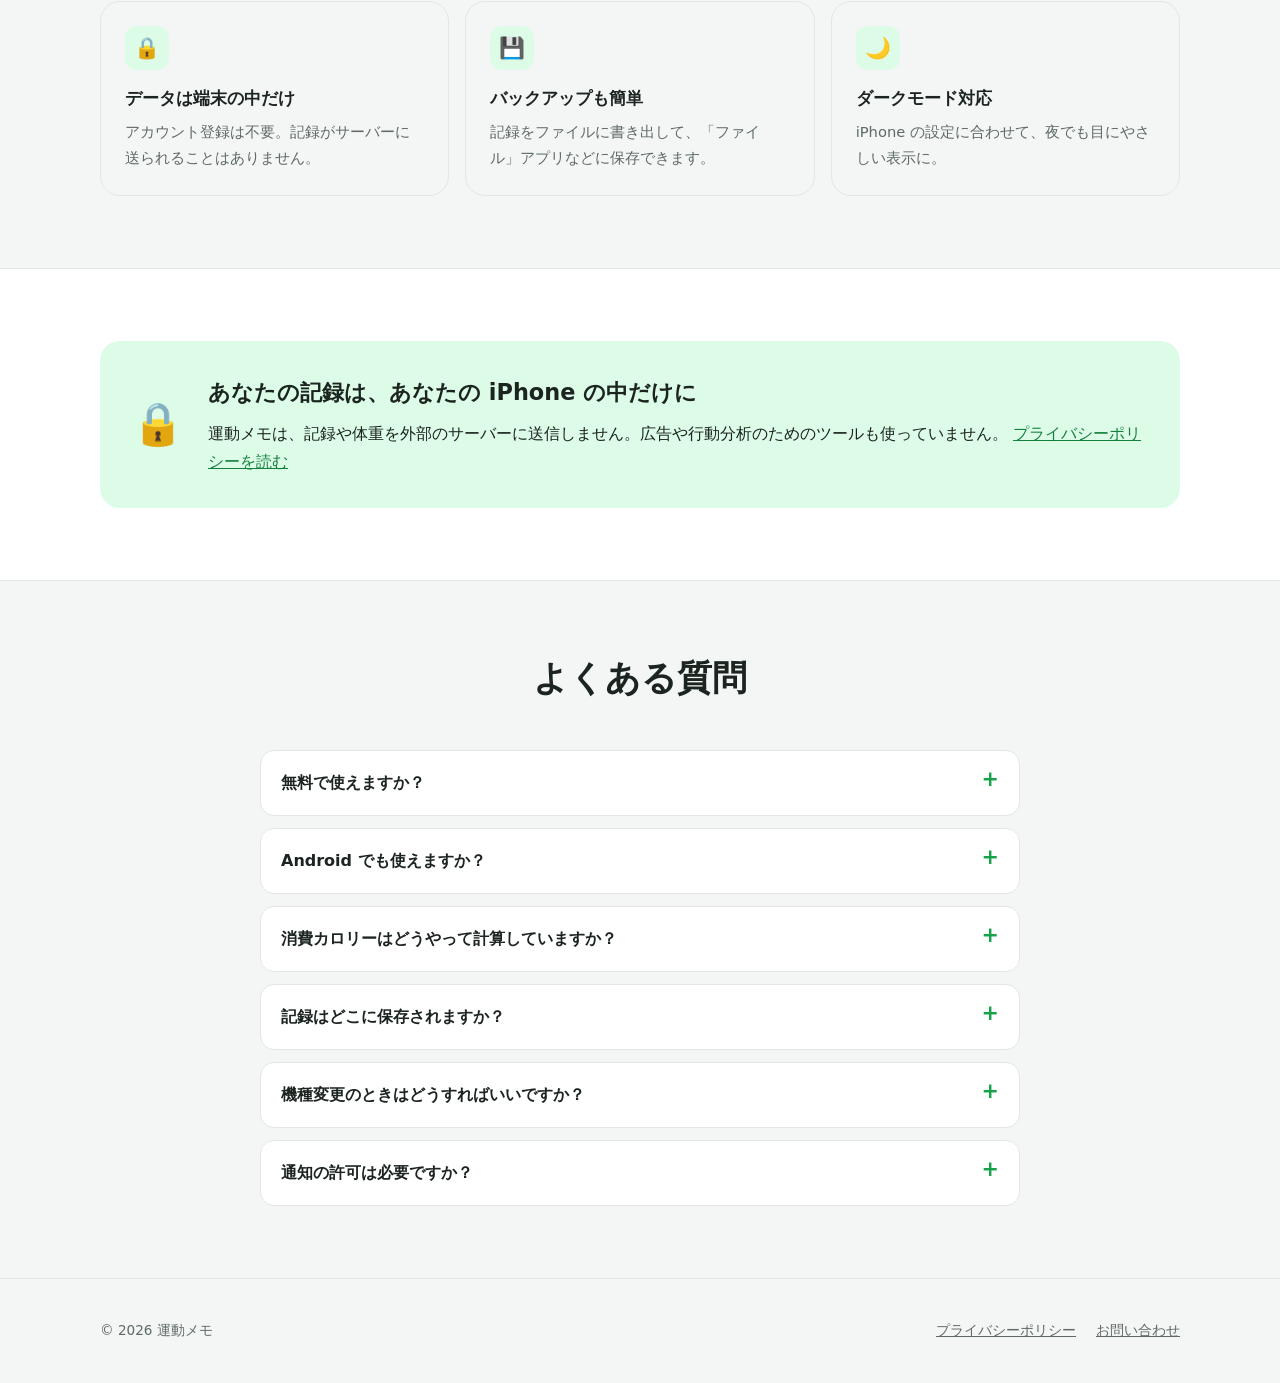
==== commit f170693d: "利用シーンの写真セクションを追加 - image_timer.png から右側の別アプリ画面を外して切り出し（scene-plank） - image_workout.png はスマホ画面に別アプリの" ====
--- a/index.html
+++ b/index.html
@@ -59,6 +59,37 @@
         </div>
       </section>
 
+      <section class="scenes">
+        <div class="container">
+          <div class="section-title">
+            <h2>おうちトレにも、ジムにも</h2>
+            <p>トレーニングの合間に、さっと開いて使えます。</p>
+          </div>
+          <div class="scene-grid">
+            <figure class="scene">
+              <picture>
+                <source srcset="images/scene-plank.webp" type="image/webp" />
+                <img src="images/scene-plank.jpg" alt="リビングのヨガマットの上でプランクをしながら、スタンドに立てたスマホを見て笑顔の女性" width="1000" height="750" loading="lazy" />
+              </picture>
+              <figcaption>
+                <strong>セットの合間はタイマーにおまかせ</strong>
+                休憩時間が終わったら、通知と振動でお知らせします。
+              </figcaption>
+            </figure>
+            <figure class="scene">
+              <picture>
+                <source srcset="images/scene-phone.webp" type="image/webp" />
+                <img src="images/scene-phone.jpg" alt="トレーニング後、マットに座ってタオルを肩にかけ、スマホを操作する女性の後ろ姿" width="1000" height="750" loading="lazy" />
+              </picture>
+              <figcaption>
+                <strong>終わったら、その場で記録</strong>
+                運動の種類と時間を選ぶだけ。消費カロリーも自動で計算します。
+              </figcaption>
+            </figure>
+          </div>
+        </div>
+      </section>
+
       <section id="features" class="alt">
         <div class="container">
           <div class="section-title">
--- a/style.css
+++ b/style.css
@@ -363,6 +363,49 @@
   color: var(--muted);
 }
 
+/* ---------- scenes (lifestyle photos) ---------- */
+.scenes {
+  padding-top: 48px;
+}
+
+.scene-grid {
+  display: grid;
+  grid-template-columns: 1fr 1fr;
+  gap: 24px;
+}
+
+.scene {
+  margin: 0;
+}
+
+.scene img {
+  width: 100%;
+  height: auto;
+  aspect-ratio: 4 / 3;
+  object-fit: cover;
+  border-radius: var(--radius);
+}
+
+.scene figcaption {
+  margin-top: 14px;
+  color: var(--muted);
+  font-size: 0.95rem;
+}
+
+.scene figcaption strong {
+  display: block;
+  margin-bottom: 2px;
+  color: var(--text);
+  font-size: 1.05rem;
+}
+
+@media (max-width: 640px) {
+  .scene-grid {
+    grid-template-columns: 1fr;
+    gap: 32px;
+  }
+}
+
 /* ---------- privacy banner ---------- */
 .privacy-box {
   display: grid;
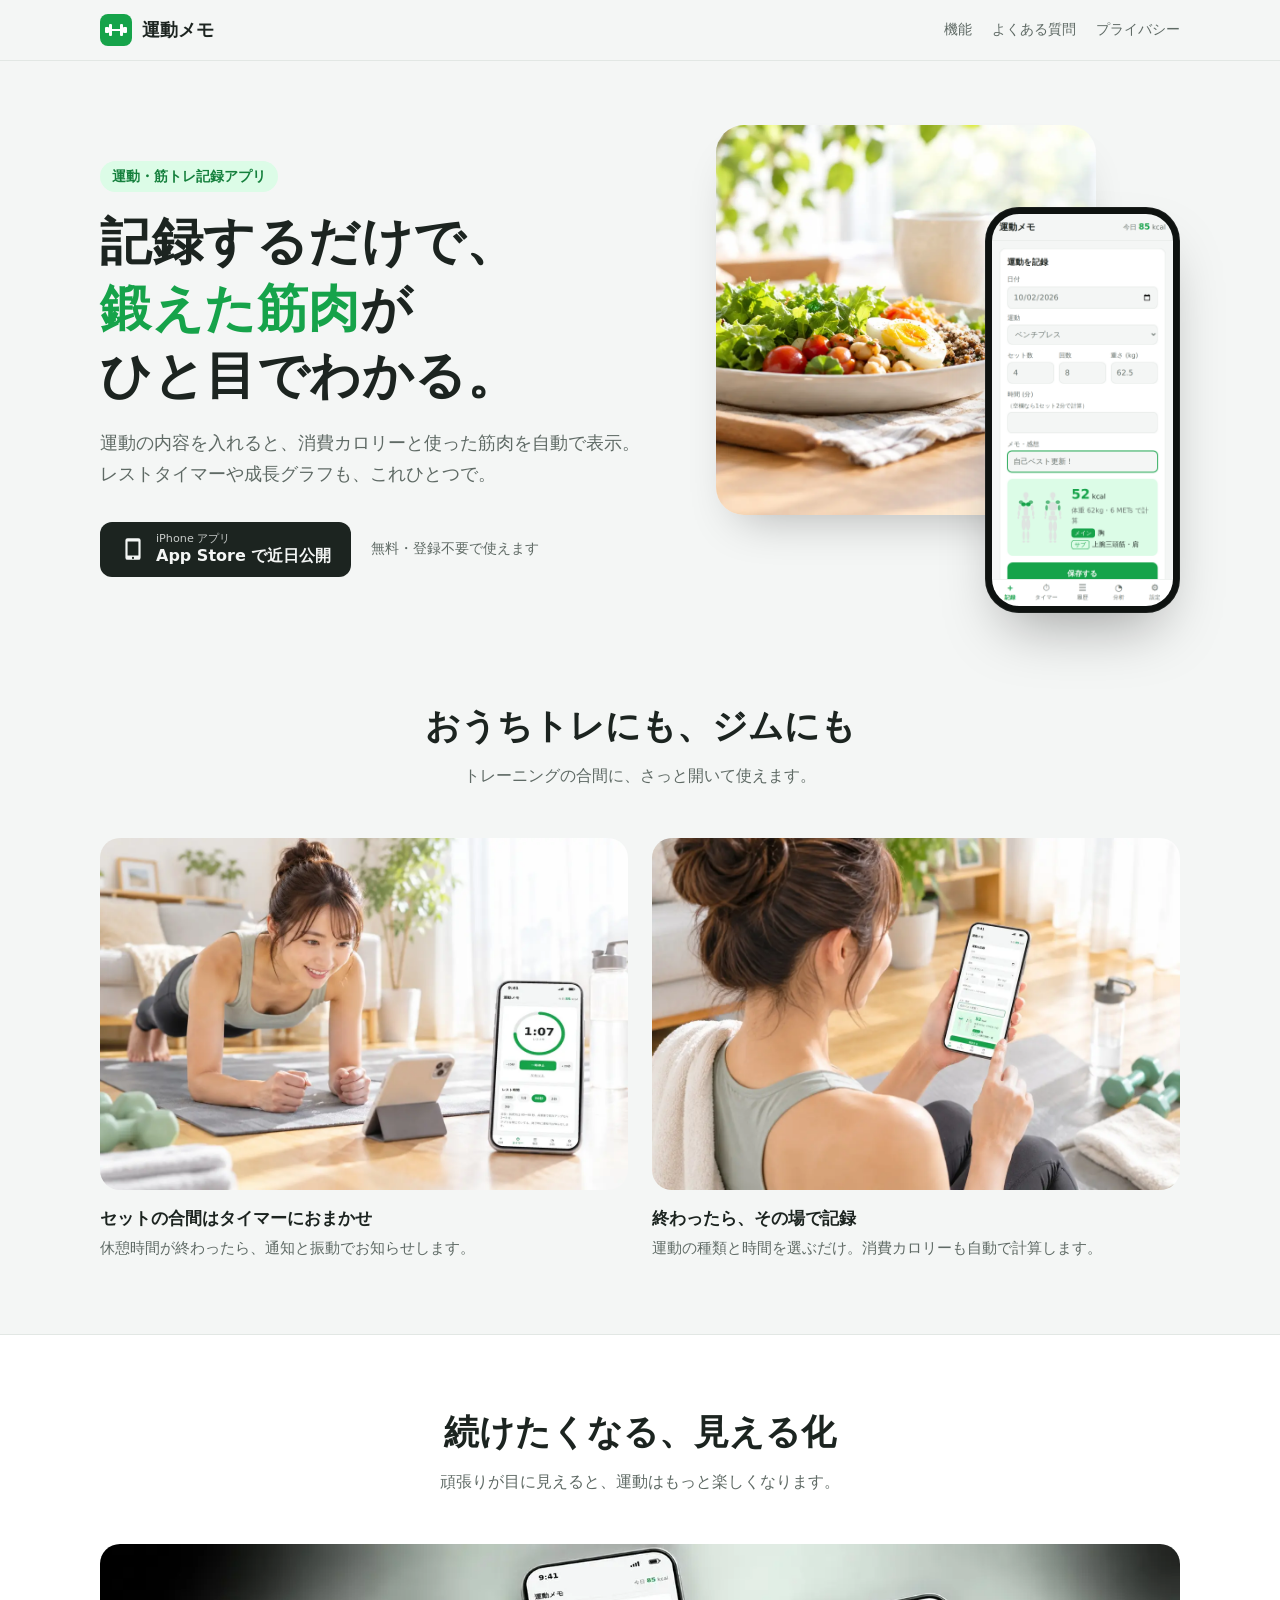
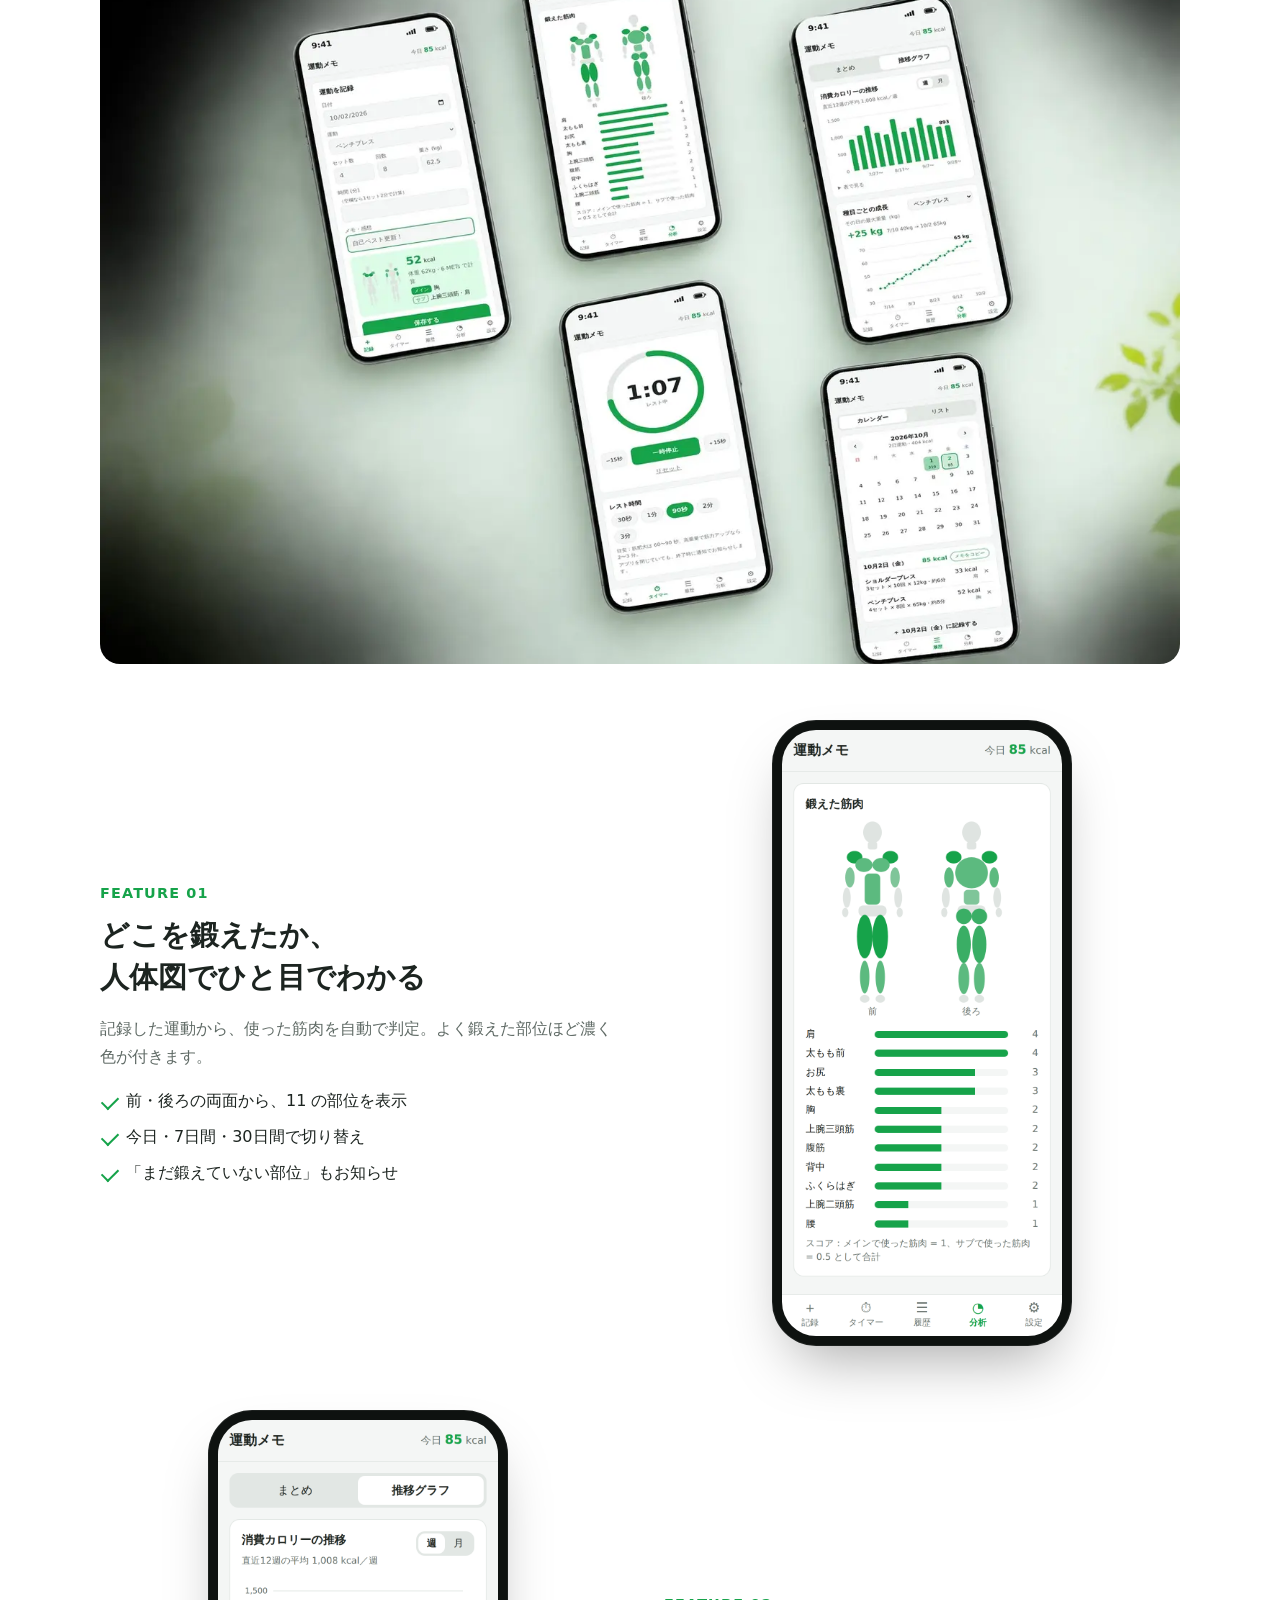
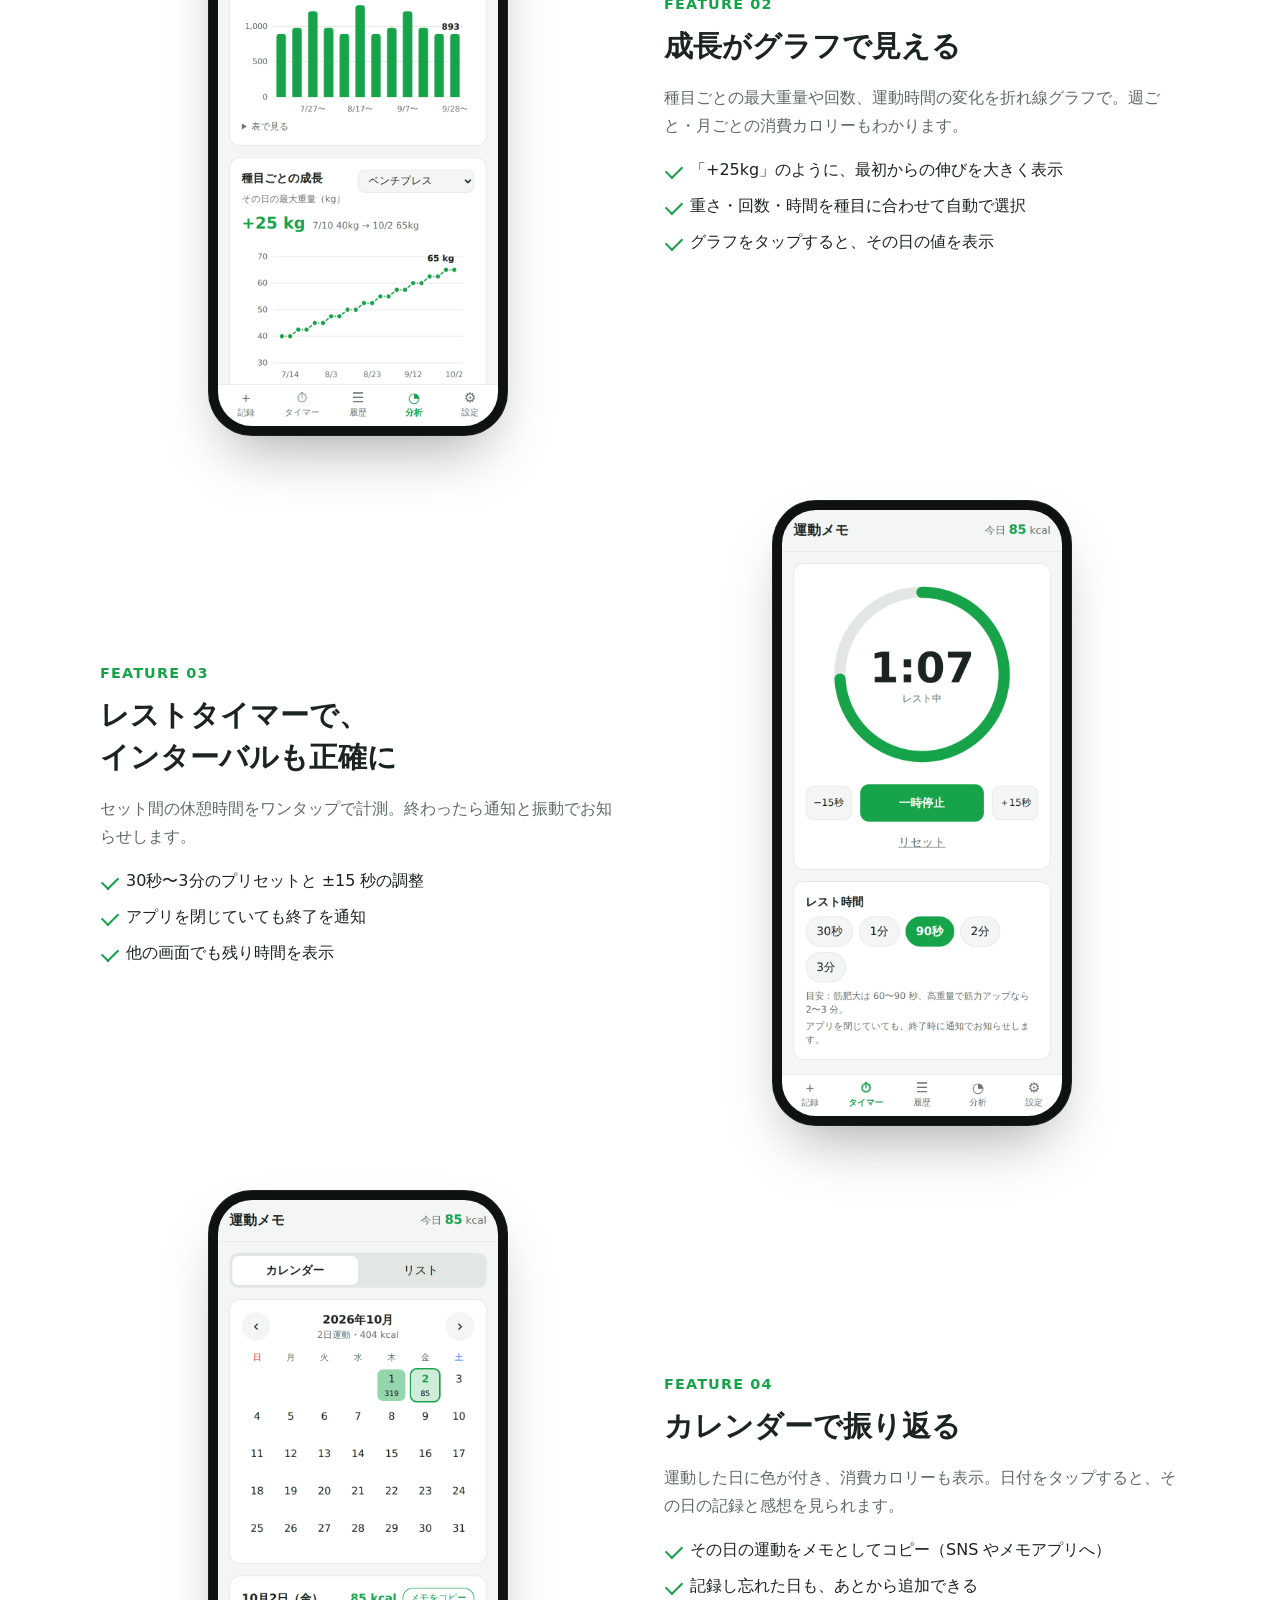
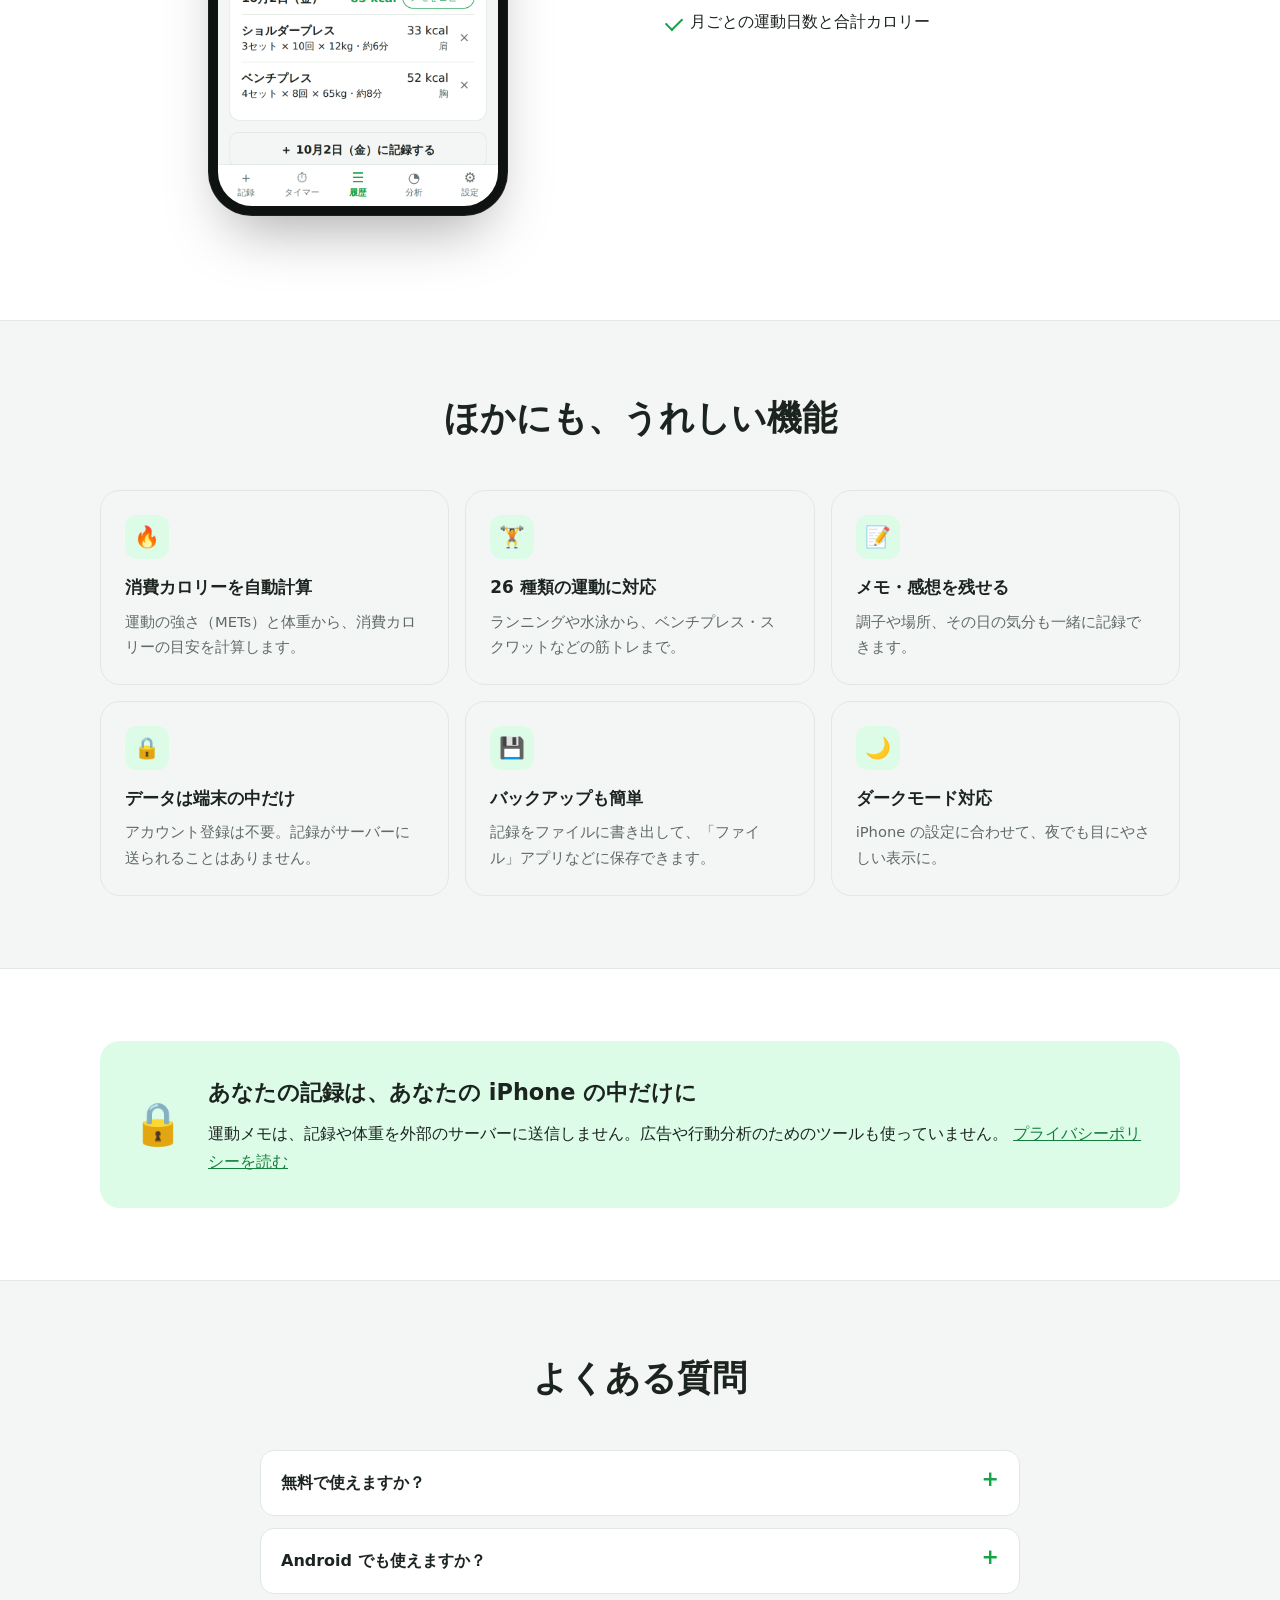
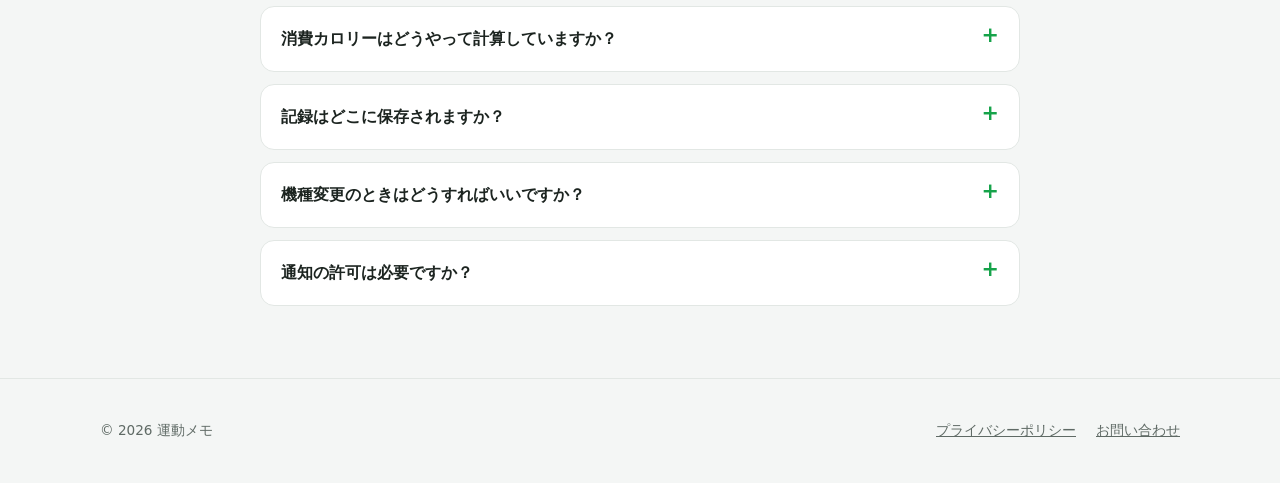
==== commit b6f17efb: "生成画像のスマホ画面を実際のアプリ画面に差し替えて掲載 - image_iphone.png: 5台のスマホに記録・人体図・推移グラフ・タイマー・カレンダーの実画面をはめ込み、   「続けたくなる、見" ====
--- a/index.html
+++ b/index.html
@@ -11,7 +11,10 @@
     <meta property="og:title" content="運動メモ｜鍛えた筋肉がひと目でわかる運動・筋トレ記録アプリ" />
     <meta property="og:description" content="運動を記録すると、消費カロリーと鍛えた筋肉がひと目でわかる。レストタイマー・成長グラフ付きのシンプルな記録アプリ。" />
     <meta property="og:type" content="website" />
-    <meta property="og:image" content="https://tomoka.github.io/claude_app_site/images/hero-photo.jpg" />
+    <meta property="og:image" content="https://tomoka.github.io/claude_app_site/images/og-image.jpg" />
+    <meta property="og:image:width" content="1200" />
+    <meta property="og:image:height" content="630" />
+    <meta name="twitter:card" content="summary_large_image" />
     <link rel="stylesheet" href="style.css" />
   </head>
   <body>
@@ -69,7 +72,7 @@
             <figure class="scene">
               <picture>
                 <source srcset="images/scene-plank.webp" type="image/webp" />
-                <img src="images/scene-plank.jpg" alt="リビングのヨガマットの上でプランクをしながら、スタンドに立てたスマホを見て笑顔の女性" width="1000" height="750" loading="lazy" />
+                <img src="images/scene-plank.jpg" alt="リビングのヨガマットでプランクをする女性。床に立てたスマホに運動メモのレストタイマー（残り1分07秒）が表示されている" width="1200" height="800" loading="lazy" />
               </picture>
               <figcaption>
                 <strong>セットの合間はタイマーにおまかせ</strong>
@@ -79,7 +82,7 @@
             <figure class="scene">
               <picture>
                 <source srcset="images/scene-phone.webp" type="image/webp" />
-                <img src="images/scene-phone.jpg" alt="トレーニング後、マットに座ってタオルを肩にかけ、スマホを操作する女性の後ろ姿" width="1000" height="750" loading="lazy" />
+                <img src="images/scene-phone.jpg" alt="トレーニング後、タオルを肩にかけて座り、運動メモの記録画面でベンチプレスを入力する女性の後ろ姿" width="1200" height="800" loading="lazy" />
               </picture>
               <figcaption>
                 <strong>終わったら、その場で記録</strong>
@@ -96,6 +99,11 @@
             <h2>続けたくなる、見える化</h2>
             <p>頑張りが目に見えると、運動はもっと楽しくなります。</p>
           </div>
+
+          <picture class="lineup">
+            <source srcset="images/lineup.webp" type="image/webp" />
+            <img src="images/lineup.jpg" alt="運動メモの5つの画面を表示したスマホが並んだ写真。記録、鍛えた筋肉の人体図、推移グラフ、レストタイマー、カレンダーの画面" width="1500" height="1000" loading="lazy" />
+          </picture>
 
           <div class="feature">
             <div class="feature-text">
--- a/style.css
+++ b/style.css
@@ -363,6 +363,14 @@
   color: var(--muted);
 }
 
+/* ---------- lineup of app screens ---------- */
+.lineup img {
+  width: 100%;
+  height: auto;
+  margin: 0 auto 24px;
+  border-radius: var(--radius);
+}
+
 /* ---------- scenes (lifestyle photos) ---------- */
 .scenes {
   padding-top: 48px;
@@ -381,7 +389,7 @@
 .scene img {
   width: 100%;
   height: auto;
-  aspect-ratio: 4 / 3;
+  aspect-ratio: 3 / 2;
   object-fit: cover;
   border-radius: var(--radius);
 }
